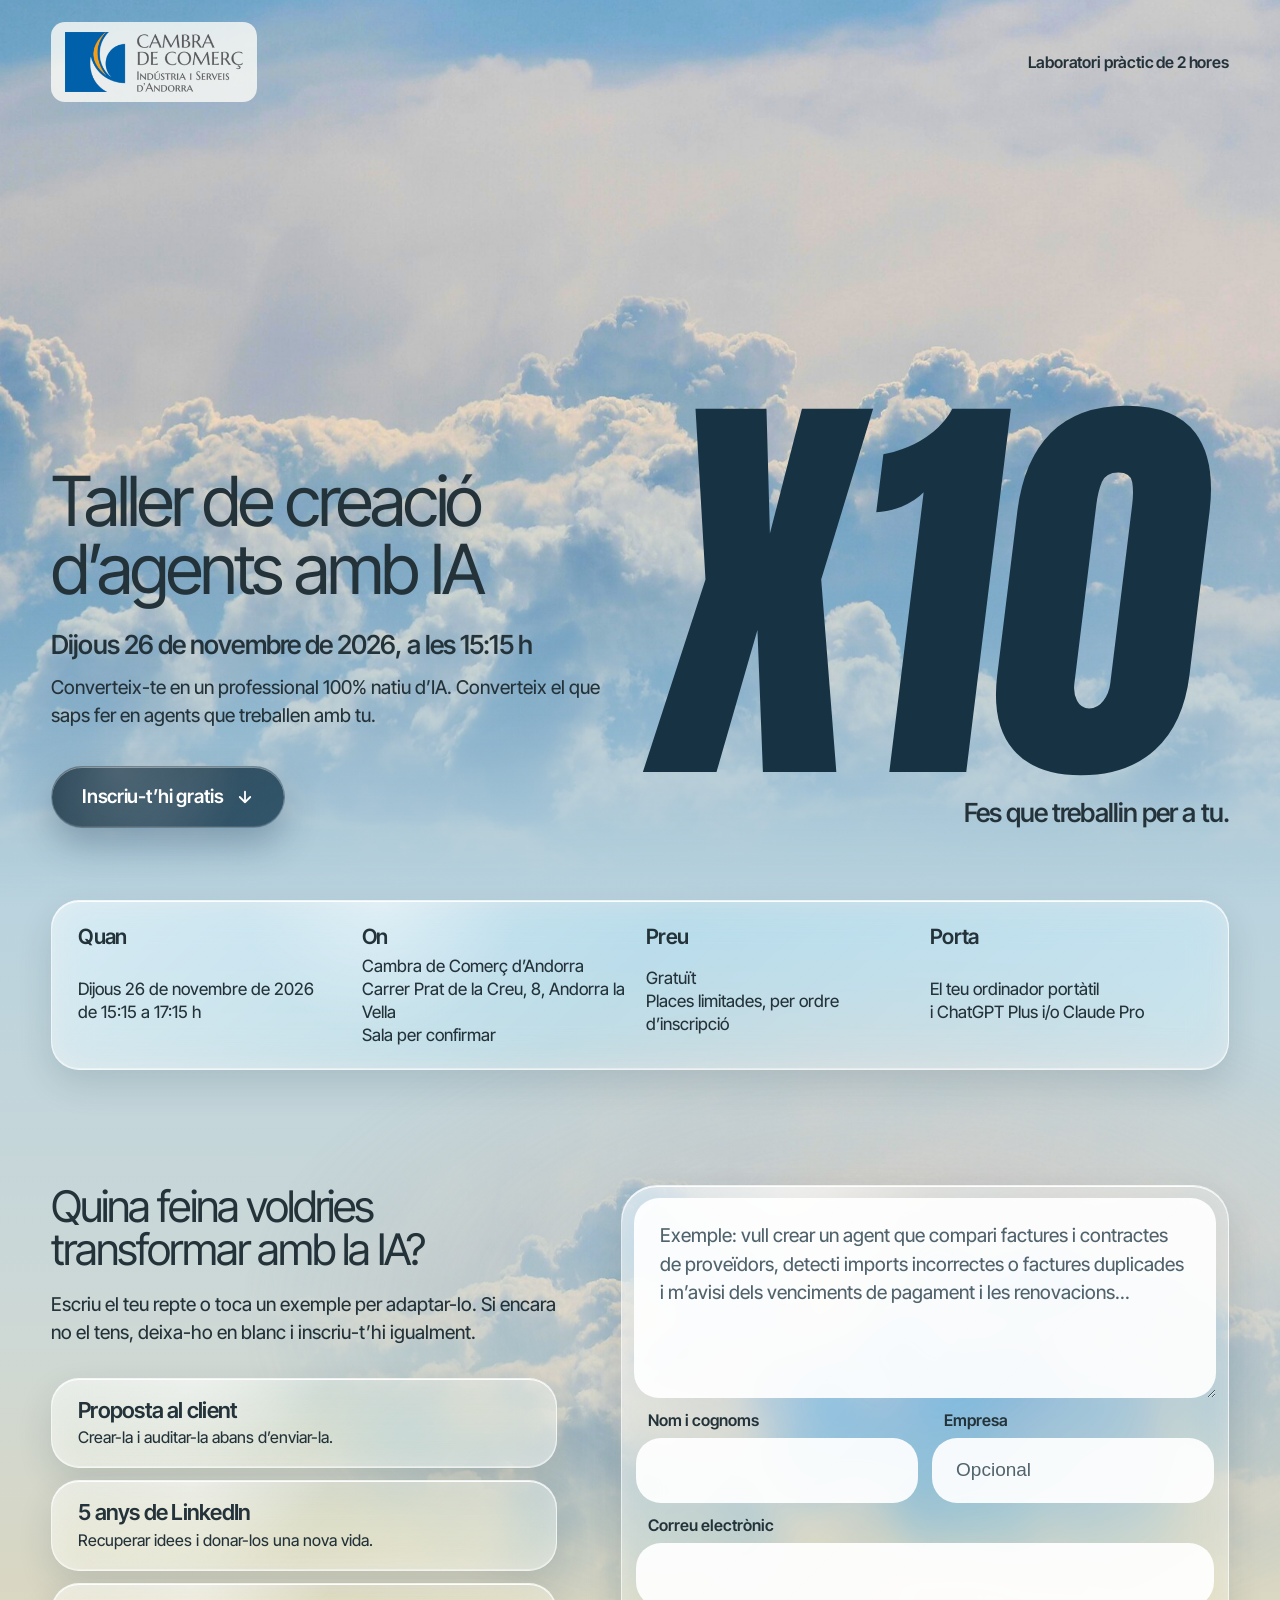
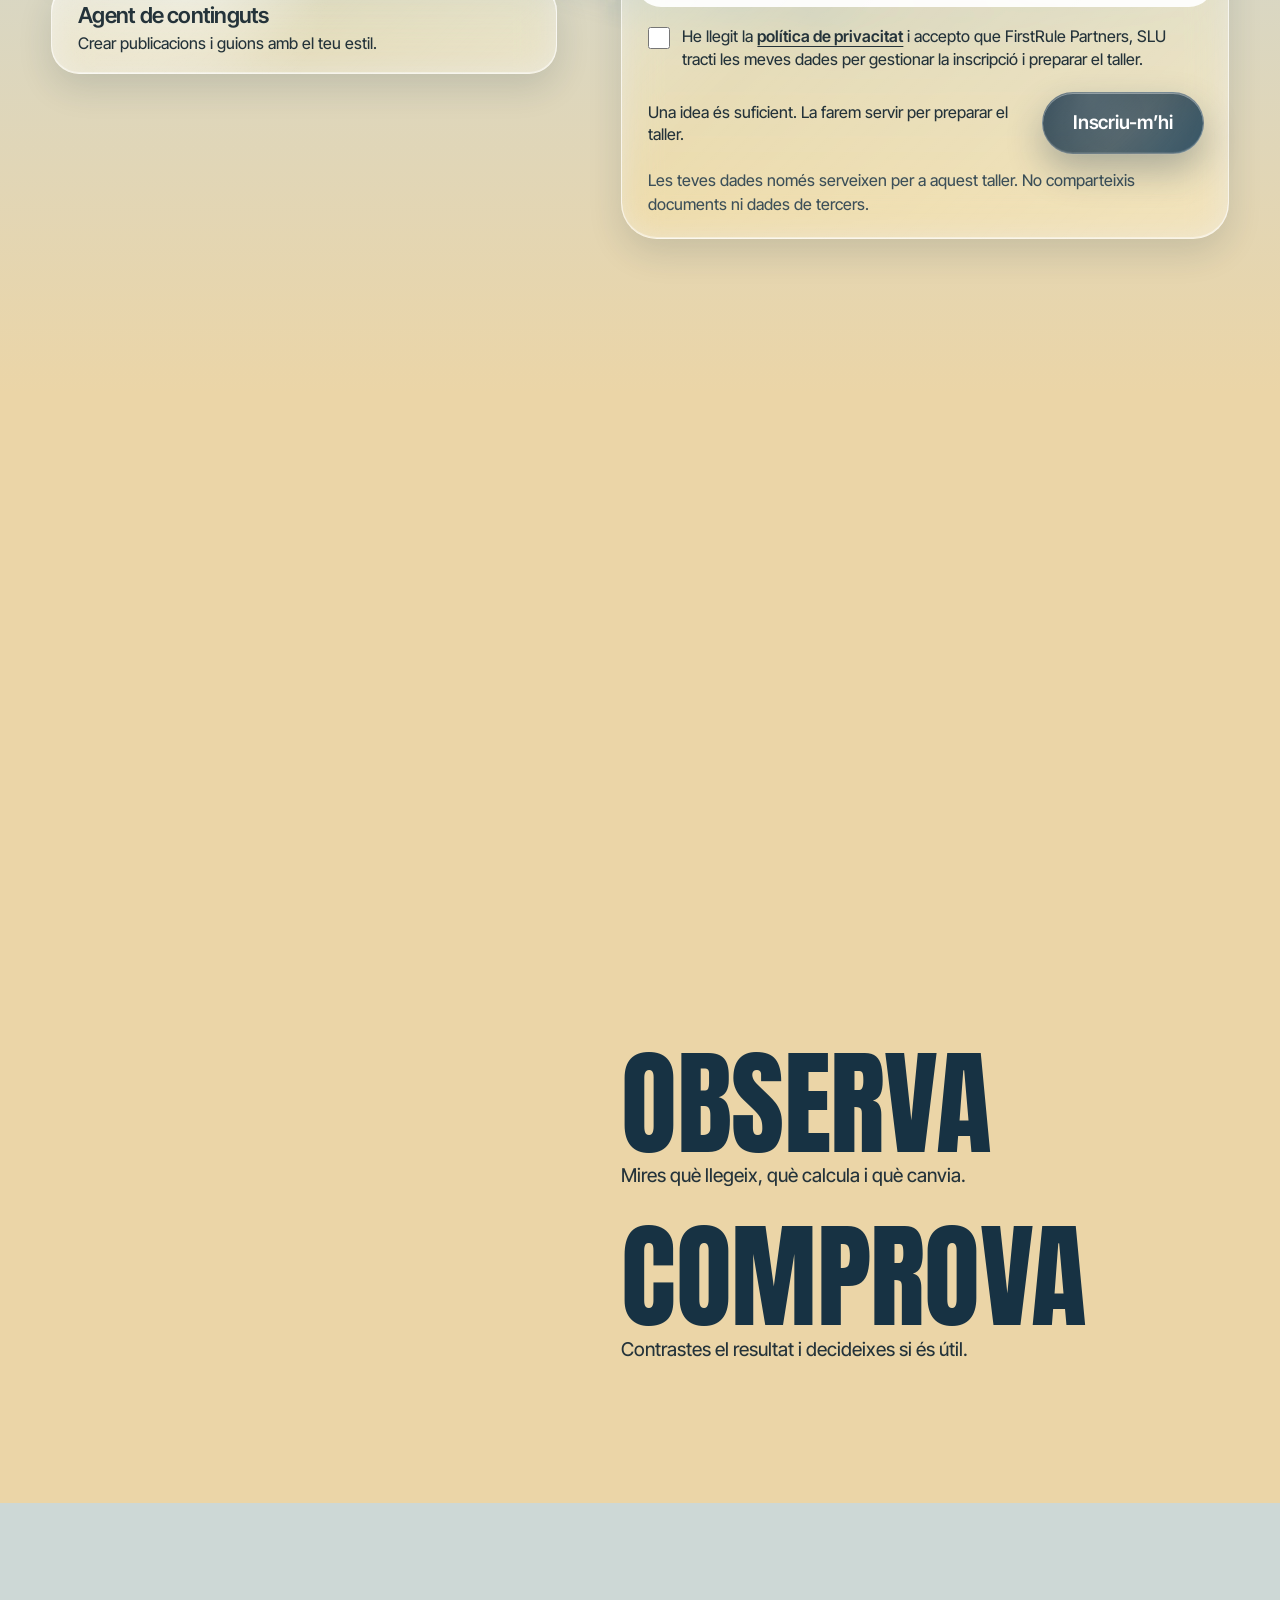
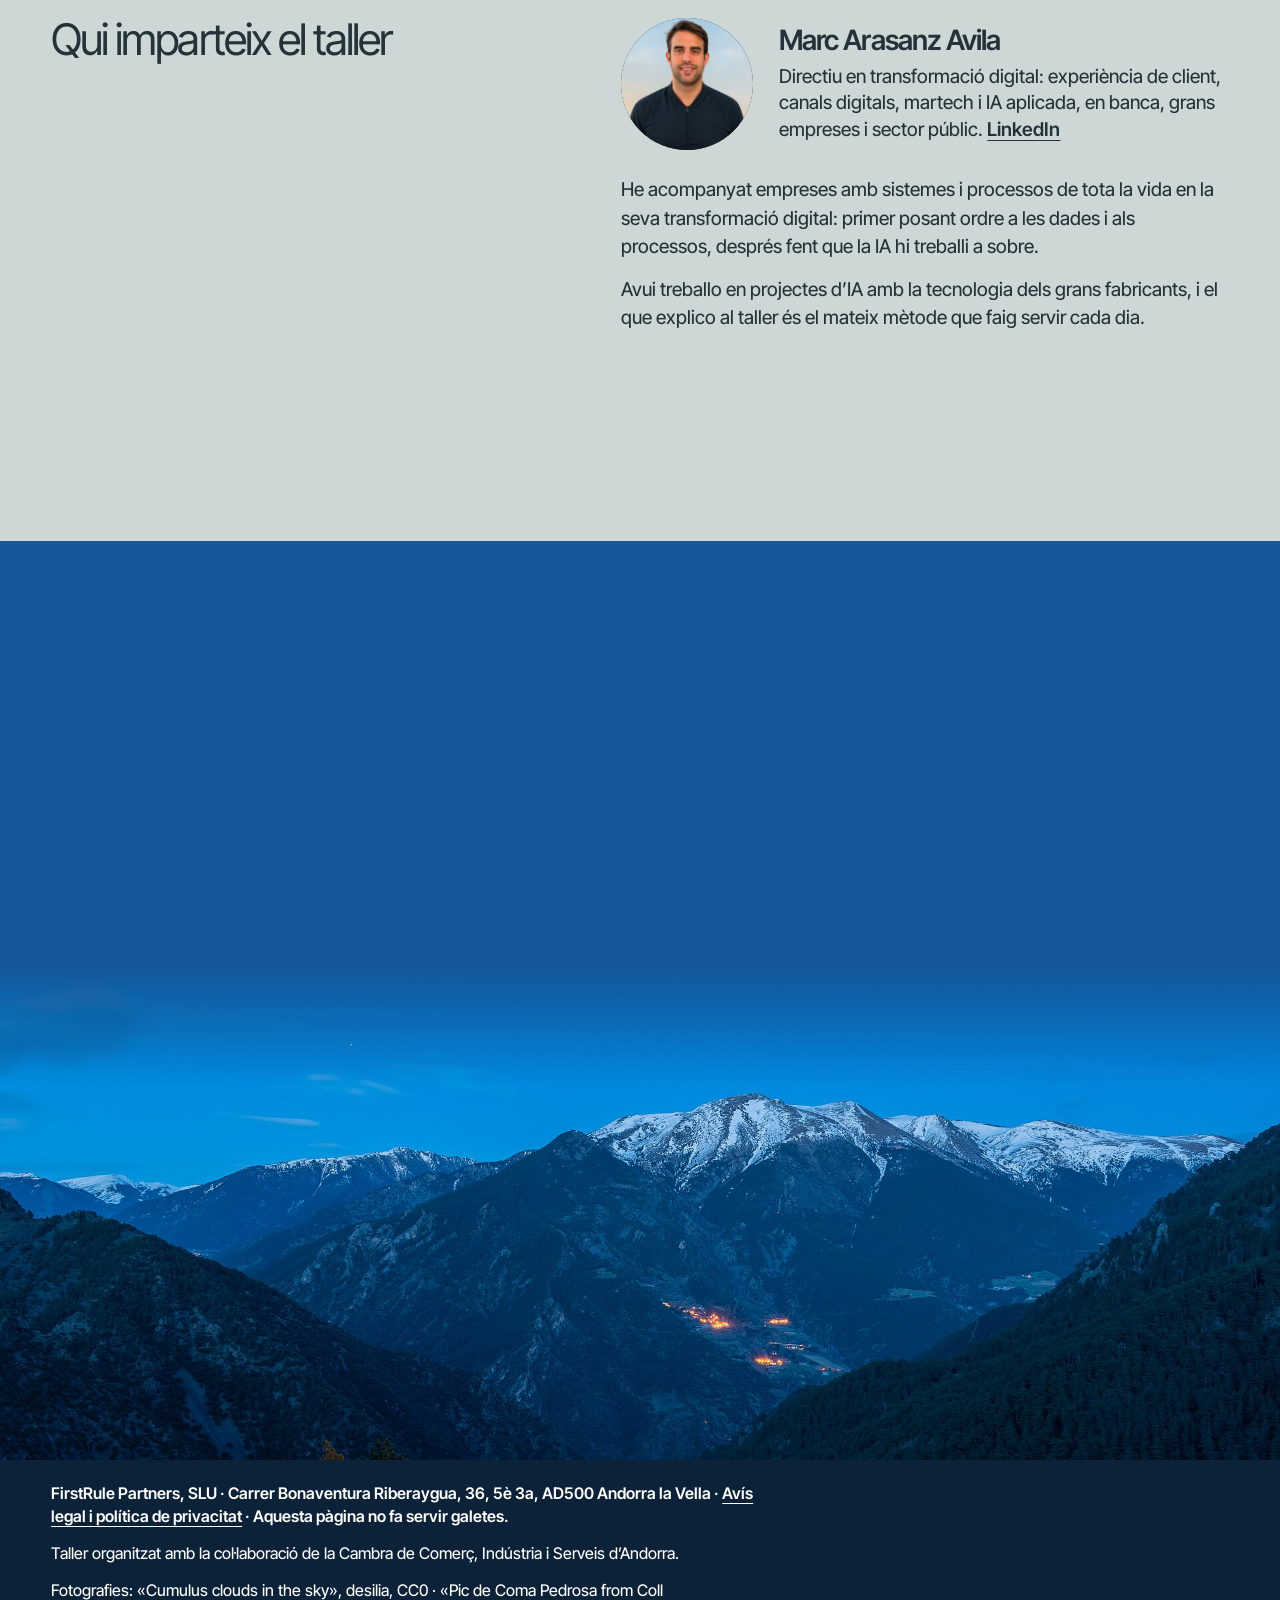
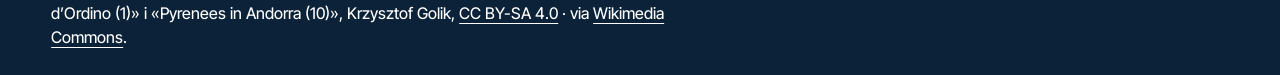
==== index.html @ c7816b14 "🚀 Pàgina del taller de creació d'agents amb IA" ====
<!doctype html>
<html lang="ca">
<head>
<meta charset="utf-8">
<meta name="viewport" content="width=device-width, initial-scale=1">
<title>Taller de creació d’agents amb IA · 26 de novembre</title>
<meta name="description" content="Taller pràctic i gratuït de creació d’agents amb IA. Dijous 26 de novembre de 2026, a les 15:15 h, a la Cambra de Comerç d’Andorra. Places limitades. Inscriu-t’hi i porta el teu repte.">
<link rel="icon" href="assets/favicon.svg" type="image/svg+xml">
<link rel="canonical" href="https://marcarasanz8-lab.github.io/taller-agents-ia/">
<meta property="og:type" content="website">
<meta property="og:locale" content="ca_ES">
<meta property="og:site_name" content="Taller de creació d’agents amb IA">
<meta property="og:title" content="Taller de creació d’agents amb IA · Dijous 26 de novembre, 15:15 h">
<meta property="og:description" content="Dues hores de laboratori pràctic amb Codex, Claude Code i VS Code. Gratuït, places limitades. Inscriu-t’hi i porta el teu repte.">
<meta property="og:url" content="https://marcarasanz8-lab.github.io/taller-agents-ia/">
<meta property="og:image" content="https://marcarasanz8-lab.github.io/taller-agents-ia/assets/img/compartir.jpg">
<meta property="og:image:width" content="1200">
<meta property="og:image:height" content="630">
<meta property="og:image:alt" content="X10. Taller de creació d’agents amb IA. Dijous 26 de novembre de 2026, 15:15 h.">
<meta name="twitter:card" content="summary_large_image">
<meta name="twitter:title" content="Taller de creació d’agents amb IA · 26 de novembre">
<meta name="twitter:description" content="Dues hores de laboratori pràctic. Gratuït, places limitades. Inscriu-t’hi i porta el teu repte.">
<meta name="twitter:image" content="https://marcarasanz8-lab.github.io/taller-agents-ia/assets/img/compartir.jpg">
<link rel="stylesheet" href="assets/comu.css">
<script>document.documentElement.classList.add("js");</script>
<style>
html { scroll-behavior: smooth; }
.sr { position: absolute; width: 1px; height: 1px; overflow: hidden; clip-path: inset(50%); white-space: nowrap; }

/* ---------- El cel: capçalera, informació i inscripció ---------- */
.cel {
  position: relative;
  isolation: isolate;
  overflow: clip;
  background: linear-gradient(180deg, #a3c5e6 0%, var(--sky) 30%, var(--mist) 66%, var(--sand) 100%);
}
.nuvols {
  position: absolute;
  z-index: -1;
  left: -8%;
  right: -8%;
  pointer-events: none;
  background: url("assets/img/cumulus-clouds-in-the-sky.jpg") center 58% / cover no-repeat;
  filter: saturate(1.5) hue-rotate(-9deg) brightness(1.02);
  will-change: transform;
}
.nuvols.dalt {
  top: 0;
  height: min(100svh, 980px);
  -webkit-mask-image: linear-gradient(#000 48%, transparent 100%);
  mask-image: linear-gradient(#000 48%, transparent 100%);
  animation: deriva 80s ease-in-out infinite alternate;
}
.nuvols.baix {
  top: min(100svh, 980px);
  height: 900px;
  opacity: .8;
  background-position: center 78%;
  -webkit-mask-image: radial-gradient(ellipse 58% 52% at 66% 46%, #000 22%, transparent 74%);
  mask-image: radial-gradient(ellipse 58% 52% at 66% 46%, #000 22%, transparent 74%);
  animation: deriva 110s ease-in-out infinite alternate-reverse;
}
@keyframes deriva {
  from { transform: translate3d(-3.5%, 0, 0); }
  to { transform: translate3d(3.5%, 0, 0); }
}

/* ---------- Capçalera ---------- */
.hero {
  min-height: 100svh;
  display: grid;
  grid-template-rows: auto 1fr;
  padding: 0 var(--m);
}
.barra {
  display: flex;
  justify-content: space-between;
  align-items: center;
  gap: 24px;
  padding: 22px 0 0;
  font-size: 1rem;
  font-weight: 600;
  letter-spacing: -.01em;
  line-height: 1.3;
}
.barra p:last-child { text-align: right; }
.logo-cambra {
  display: block;
  width: 206px;
  height: auto;
  padding: 10px 14px;
  border-radius: 14px;
  background: rgba(250, 250, 246, .82);
}
.hero-cos {
  display: grid;
  grid-template-columns: minmax(0, 1fr) auto;
  gap: clamp(24px, 4vw, 72px);
  align-items: end;
  padding: clamp(32px, 6vh, 72px) 0 clamp(44px, 8vh, 92px);
}
.hero h1 { font-size: clamp(2.5rem, 5.4vw, 5.25rem); }
.quan {
  margin-top: clamp(22px, 3vh, 34px);
  font-size: clamp(1.375rem, 2.05vw, 1.875rem);
  font-weight: 550;
  letter-spacing: -.035em;
  line-height: 1.15;
}
.entrada {
  margin-top: 14px;
  max-width: 31em;
  font-size: 1.1875rem;
  line-height: 1.45;
}
.boto {
  display: inline-flex;
  align-items: center;
  justify-content: center;
  gap: 12px;
  min-height: 60px;
  padding: 16px 30px;
  border-radius: 999px;
  font-size: 1.1875rem;
  font-weight: 600;
  letter-spacing: -.015em;
  text-decoration: none;
}
.hero .boto { margin-top: clamp(26px, 4vh, 40px); }
.multiplicador { justify-self: end; text-align: right; }
.lema {
  font-size: clamp(1.375rem, 2.05vw, 1.875rem);
  font-weight: 550;
  letter-spacing: -.035em;
  line-height: 1.15;
  margin-top: .7em;
  position: relative;
  z-index: 1;
}
.x10 {
  display: inline-grid;
  font-size: clamp(13rem, 33vw, 32rem);
  line-height: .88;
  color: var(--deep);
  transform: skewX(-7deg);
  transform-origin: top right;
}
.x10 > span { grid-area: 1 / 1; text-align: right; }
.x10 .mida { visibility: hidden; }

/* ---------- Informació pràctica ---------- */
.dades {
  display: grid;
  grid-template-columns: repeat(4, minmax(0, 1fr));
  gap: 12px;
  margin: 0 var(--m);
  padding: 22px 26px;
  border-radius: 28px;
  list-style: none;
}
.dades li { display: grid; gap: 4px; font-size: 1.0625rem; line-height: 1.35; }
.dades strong { font-size: 1.3125rem; font-weight: 600; letter-spacing: -.03em; }

/* ---------- La pregunta i la inscripció ---------- */
.repte {
  display: grid;
  grid-template-columns: minmax(0, 5fr) minmax(0, 6fr);
  gap: clamp(32px, 5vw, 88px);
  align-items: start;
  padding: clamp(64px, 9vw, 120px) var(--m) clamp(96px, 12vw, 170px);
}
.repte h2 { font-size: clamp(2rem, 3.4vw, 3.125rem); }
.ajuda { margin-top: 20px; font-size: 1.1875rem; }
.exemples { display: grid; gap: 12px; margin-top: 30px; }
.exemple {
  display: grid;
  gap: 3px;
  width: 100%;
  padding: 18px 26px 19px;
  border-radius: 28px;
  text-align: left;
}
.ex-titol { font-size: 1.375rem; font-weight: 600; letter-spacing: -.035em; line-height: 1.2; }
.ex-text { font-size: 1rem; color: var(--ink); line-height: 1.4; }
.exemple[aria-pressed="true"] {
  background: linear-gradient(135deg, rgba(255, 255, 255, .95), rgba(255, 255, 255, .62));
  border-color: #fff;
}
.caixa { border-radius: 36px; padding: 12px; }
.caixa textarea, .caixa input[type="text"], .caixa input[type="email"] {
  display: block;
  width: 100%;
  border: 0;
  border-radius: 25px;
  padding: 18px 24px;
  background: rgba(255, 255, 255, .92);
  color: var(--ink);
  font-size: 1.1875rem;
  line-height: 1.5;
}
.caixa textarea { min-height: 200px; padding: 24px 26px; resize: vertical; }
.caixa ::placeholder { color: #51636c; opacity: 1; }
.caixa [aria-invalid="true"] { box-shadow: inset 0 0 0 2px #7c2d22; }
.camps { display: grid; grid-template-columns: 1fr 1fr; gap: 10px; margin-top: 10px; }
.camps .ample { grid-column: 1 / -1; }
.camps label { display: grid; gap: 6px; padding: 0 2px; font-size: 1rem; font-weight: 600; }
.camps label span { padding-left: 12px; }
.consent {
  display: grid;
  grid-template-columns: auto 1fr;
  gap: 12px;
  align-items: start;
  margin: 18px 14px 4px;
  font-size: 1rem;
  line-height: 1.45;
}
.consent input { width: 22px; height: 22px; margin: 2px 0 0; accent-color: var(--deep); }
.consent a { font-weight: 600; text-underline-offset: 4px; }
.sota {
  display: flex;
  flex-wrap: wrap;
  align-items: center;
  justify-content: space-between;
  gap: 14px 24px;
  padding: 16px 12px 8px 14px;
}
.nota { flex: 1 1 15em; font-size: 1rem; line-height: 1.4; }
.error { flex-basis: 100%; font-size: 1rem; font-weight: 600; color: #7c2d22; }
.privacitat { padding: 6px 14px 10px; font-size: 1rem; color: var(--muted); }
.trampa { position: absolute; left: -9999px; width: 1px; height: 1px; opacity: 0; }
.fet { padding: clamp(28px, 4vw, 48px); }
.fet h3 { font-size: clamp(1.75rem, 2.8vw, 2.5rem); }
.fet p { margin-top: 16px; font-size: 1.1875rem; }
.fet .prova { font-size: 1rem; font-weight: 600; }
.calendaris { display: flex; flex-wrap: wrap; gap: 10px; margin-top: 22px; }
.calendaris .boto { min-height: 52px; padding: 12px 22px; font-size: 1.0625rem; }
.enllac {
  margin-top: 22px;
  padding: 10px 0;
  min-height: 44px;
  border: 0;
  background: none;
  font-weight: 600;
  text-decoration: underline;
  text-underline-offset: 5px;
  cursor: pointer;
}

/* ---------- El dia del taller ---------- */
.serra img { width: 100%; height: auto; }
.dia {
  display: grid;
  grid-template-columns: minmax(0, 5fr) minmax(0, 6fr);
  gap: clamp(32px, 5vw, 88px);
  align-items: start;
  padding: clamp(72px, 9vw, 130px) var(--m) clamp(88px, 11vw, 150px);
  background: var(--sand);
}
.dia h2 { font-size: clamp(2rem, 3.4vw, 3.125rem); }
.dia-text p { margin-top: 20px; max-width: 28em; font-size: 1.1875rem; }
.metode { display: grid; gap: clamp(26px, 3vw, 44px); }
.metode li { display: grid; gap: 10px; }
.metode .gegant { font-size: clamp(4rem, 9vw, 8.75rem); color: var(--deep); }
.metode span:last-child { font-size: 1.1875rem; line-height: 1.35; }

/* ---------- Qui imparteix ---------- */
.qui {
  display: grid;
  grid-template-columns: minmax(0, 5fr) minmax(0, 6fr);
  gap: clamp(32px, 5vw, 88px);
  align-items: start;
  padding: clamp(72px, 9vw, 130px) var(--m);
  background: var(--mist);
}
.qui h2 { font-size: clamp(2rem, 3.4vw, 3.125rem); }
.persona { display: grid; grid-template-columns: 132px minmax(0, 1fr); gap: 26px; align-items: center; }
.retrat {
  width: 132px;
  height: 132px;
  border-radius: 50%;
  object-fit: cover;
  background: var(--deep);
  color: #fff;
  display: grid;
  place-items: center;
  font-family: var(--display);
  font-size: 3.25rem;
  letter-spacing: .02em;
}
.persona strong { display: block; font-size: 1.75rem; font-weight: 600; letter-spacing: -.035em; line-height: 1.1; }
.persona .rol { margin-top: 8px; font-size: 1.1875rem; line-height: 1.4; }
.persona .rol a { font-weight: 600; text-underline-offset: 4px; }
.bio { margin-top: 26px; font-size: 1.1875rem; line-height: 1.5; max-width: 32em; }
.bio + .bio { margin-top: 14px; }
.tecnologies { margin-top: 34px; }
.tecnologies ul { display: flex; flex-wrap: wrap; align-items: center; gap: 24px 28px; }
.tecnologies li { display: flex; align-items: center; justify-content: center; }
.tecnologies img { display: block; object-fit: contain; max-width: 100%; height: auto; }
.logo-salesforce { width: 84px; }
.logo-adobe { width: 44px; }
.logo-sap { width: 74px; }
.logo-microsoft { width: 134px; }
.logo-google { width: 104px; }

/* ---------- Tancament: l'hora blava ---------- */
.tanca { position: relative; background: #14589a; color: #fff; }
.tanca-cos { padding: clamp(72px, 9vw, 130px) var(--m) clamp(8px, 2vw, 24px); }
.lema-final { font-size: clamp(1.8rem, 9.2vw, 10.25rem); line-height: .96; }
.cita { margin-top: clamp(20px, 2.6vw, 36px); font-size: clamp(1.25rem, 1.9vw, 1.75rem); font-weight: 550; letter-spacing: -.03em; line-height: 1.2; }
.tanca-foto {
  width: 100%;
  height: auto;
  -webkit-mask-image: linear-gradient(transparent 0, #000 24%);
  mask-image: linear-gradient(transparent 0, #000 24%);
}
.peu {
  display: grid;
  gap: 14px;
  padding: 22px var(--m) 26px;
  background: #0b2238;
  font-size: 1rem;
  line-height: 1.45;
  color: #fff;
}
.peu p { max-width: 72ch; }
.peu a { text-underline-offset: 4px; }
.peu .legal { font-weight: 600; }

/* ---------- Entrades ---------- */
.js [data-puja] {
  opacity: 0;
  transform: translate3d(0, 26px, 0);
  transition: opacity .7s var(--ease), transform .9s var(--ease);
  transition-delay: calc(var(--d, 0) * 80ms);
}
.js [data-puja].dins { opacity: 1; transform: none; }
.js .x10[data-puja] { transform: skewX(-7deg) translate3d(0, 40px, 0); transition-delay: 240ms; }
.js .x10[data-puja].dins { transform: skewX(-7deg); }

/* ---------- Tauleta i mòbil ---------- */
@media (max-width: 940px) {
  .hero-cos { grid-template-columns: minmax(0, 1fr); align-items: start; align-content: space-between; gap: 36px; }
  .multiplicador { justify-self: start; text-align: left; }
  .x10 { font-size: min(58vw, 25rem); transform-origin: top left; margin-left: .12em; }
  .x10 > span { text-align: left; }
  .repte, .dia, .qui { grid-template-columns: minmax(0, 1fr); }
  .hero h1 { font-size: clamp(2.5rem, 7.6vw, 4.5rem); }
  .repte h2, .dia h2, .qui h2 { font-size: clamp(2rem, 5.2vw, 3.125rem); }
  .dades { grid-template-columns: 1fr 1fr; gap: 18px 16px; }
}
@media (max-width: 560px) {
  .barra p:last-child { max-width: 9em; }
  .barra .extra { display: none; }
  .logo-cambra { width: 164px; }
  .hero h1 { font-size: clamp(2.25rem, 10.6vw, 2.75rem); }
  .boto { width: 100%; }
  .dades { grid-template-columns: 1fr; padding: 20px; }
  .caixa { border-radius: 28px; padding: 8px; }
  .caixa textarea { min-height: 220px; border-radius: 21px; padding: 18px; font-size: 1.125rem; }
  .caixa input[type="text"], .caixa input[type="email"] { border-radius: 21px; padding: 16px 18px; font-size: 1.125rem; }
  .camps { grid-template-columns: 1fr; }
  .sota { padding: 14px 8px 6px; }
  .persona { grid-template-columns: 96px minmax(0, 1fr); gap: 18px; }
  .retrat { width: 96px; height: 96px; font-size: 2.5rem; }
  .calendaris .boto { width: 100%; }
  .serra img { height: 190px; object-fit: cover; }
  .tanca-foto { height: 300px; object-fit: cover; }
}
</style>
</head>
<body>

<div class="cel">
  <div class="nuvols dalt" aria-hidden="true"></div>
  <div class="nuvols baix" aria-hidden="true"></div>

  <div class="hero">
    <header class="barra" data-puja>
      <a href="https://www.ccis.ad/" aria-label="Cambra de Comerç, Indústria i Serveis d’Andorra"><img class="logo-cambra" src="assets/img/ccis-logo-2x.png" width="322" height="109" alt="Cambra de Comerç, Indústria i Serveis d’Andorra"></a>
      <p><span id="compte"></span><span class="extra">Laboratori pràctic de 2 hores</span></p>
    </header>

    <main class="hero-cos" id="inici">
      <div class="hero-text">
        <h1 class="titol" data-puja style="--d:1">Taller de creació d’agents amb IA</h1>
        <p class="quan" data-puja style="--d:2"><time datetime="2026-11-26T15:15:00+01:00">Dijous 26 de novembre de 2026, a les 15:15 h</time></p>
        <p class="entrada" data-puja style="--d:3">Converteix-te en un professional 100% natiu d’IA. Converteix el que saps fer en agents que treballen amb tu.</p>
        <a class="boto vidre fosc" href="#inscripcio" data-puja style="--d:4">Inscriu-t’hi gratis
          <svg width="18" height="18" viewBox="0 0 24 24" fill="none" stroke="currentColor" stroke-width="2.4" stroke-linecap="round" stroke-linejoin="round" aria-hidden="true"><path d="M12 5v14M5 12l7 7 7-7"/></svg>
        </a>
      </div>
      <div class="multiplicador">
        <p class="x10 gegant" data-puja aria-label="X10"><span class="mida" aria-hidden="true">X10</span><span id="x10" aria-hidden="true">X10</span></p>
        <p class="lema" data-puja style="--d:5">Fes que treballin per a tu.</p>
      </div>
    </main>
  </div>

  <ul class="dades vidre" aria-label="Informació pràctica" data-puja>
    <li><strong>Quan</strong><span>Dijous 26 de novembre de 2026<br>de 15:15 a 17:15 h</span></li>
    <li><strong>On</strong><span>Cambra de Comerç d’Andorra<br>Carrer Prat de la Creu, 8, Andorra la Vella<br><span id="sala">Sala per confirmar</span></span></li>
    <li><strong>Preu</strong><span>Gratuït<br>Places limitades, per ordre d’inscripció</span></li>
    <li><strong>Porta</strong><span>El teu ordinador portàtil<br>i ChatGPT Plus i/o Claude Pro</span></li>
  </ul>

  <section class="repte" id="inscripcio" aria-labelledby="pregunta">
    <div class="repte-text">
      <h2 class="titol" id="pregunta" data-puja>Quina feina voldries transformar amb la IA?</h2>
      <p class="ajuda" id="ajuda" data-puja style="--d:1">Escriu el teu repte o toca un exemple per adaptar-lo. Si encara no el tens, deixa-ho en blanc i inscriu-t’hi igualment.</p>
      <ul class="exemples" aria-label="Exemples de reptes">
        <li data-puja style="--d:2"><button type="button" class="exemple vidre" data-exemple="proposta" aria-pressed="false"><span class="ex-titol">Proposta al client</span><span class="ex-text">Crear-la i auditar-la abans d’enviar-la.</span></button></li>
        <li data-puja style="--d:3"><button type="button" class="exemple vidre" data-exemple="linkedin" aria-pressed="false"><span class="ex-titol">5 anys de LinkedIn</span><span class="ex-text">Recuperar idees i donar-los una nova vida.</span></button></li>
        <li data-puja style="--d:4"><button type="button" class="exemple vidre" data-exemple="continguts" aria-pressed="false"><span class="ex-titol">Agent de continguts</span><span class="ex-text">Crear publicacions i guions amb el teu estil.</span></button></li>
      </ul>
    </div>

    <div data-puja style="--d:2">
      <form class="caixa vidre" id="formulari" novalidate>
        <textarea id="camp" name="repte" aria-labelledby="pregunta" aria-describedby="ajuda nota" maxlength="1200"
          placeholder="Exemple: vull crear un agent que compari factures i contractes de proveïdors, detecti imports incorrectes o factures duplicades i m’avisi dels venciments de pagament i les renovacions..."></textarea>
        <div class="camps">
          <label><span>Nom i cognoms</span><input type="text" id="nom" name="nom" autocomplete="name" maxlength="120" required></label>
          <label><span>Empresa</span><input type="text" id="empresa" name="empresa" autocomplete="organization" maxlength="120" placeholder="Opcional"></label>
          <label class="ample"><span>Correu electrònic</span><input type="email" id="correu" name="correu" autocomplete="email" inputmode="email" maxlength="160" required></label>
        </div>
        <label class="trampa" aria-hidden="true">No omplis aquest camp <input type="text" name="web" tabindex="-1" autocomplete="off"></label>
        <label class="consent"><input type="checkbox" id="consentiment" name="consentiment" value="sí" required><span>He llegit la <a href="privacitat.html">política de privacitat</a> i accepto que FirstRule Partners, SLU tracti les meves dades per gestionar la inscripció i preparar el taller.</span></label>
        <div class="sota">
          <p class="nota" id="nota" role="status">Una idea és suficient. La farem servir per preparar el taller.</p>
          <button type="submit" class="boto vidre fosc" id="envia">Inscriu-m’hi</button>
          <p class="error" id="error" role="alert" hidden></p>
        </div>
        <p class="privacitat">Les teves dades només serveixen per a aquest taller. No comparteixis documents ni dades de tercers.</p>
      </form>

      <div class="caixa vidre fet" id="fet" role="status" hidden>
        <h3 class="titol">Inscripció rebuda, <span id="fet-nom">gràcies</span>.</h3>
        <p id="fet-text">El teu repte és el punt de partida. El taller connectarà les vostres idees amb una manera de treballar amb agents d’IA.</p>
        <p id="fet-correu" hidden>T’hem enviat un correu de confirmació a <strong id="fet-adreca"></strong>.</p>
        <p class="prova" id="prova" hidden>Mode de prova: aquesta pàgina encara no envia les respostes.</p>
        <p><strong>Reserva’t la data</strong></p>
        <div class="calendaris">
          <a class="boto vidre" id="cal-google" href="#" target="_blank" rel="noopener">Google Calendar</a>
          <a class="boto vidre" id="cal-outlook" href="#" target="_blank" rel="noopener">Outlook</a>
          <a class="boto vidre" href="assets/taller-agents-ia.ics" download="taller-agents-ia.ics">Apple i altres (.ics)</a>
        </div>
        <button type="button" class="enllac" id="torna">Torna al formulari</button>
      </div>
    </div>
  </section>
</div>

<figure class="serra" data-puja>
  <img src="assets/img/pic-de-coma-pedrosa-from-coll-d.jpg" width="1920" height="560" loading="lazy" decoding="async"
    alt="El pic de Comapedrosa nevat sota un cel blau, vist des del coll d’Ordino, a Andorra.">
</figure>

<section class="dia" aria-labelledby="dia-titol">
  <div class="dia-text">
    <h2 class="titol" id="dia-titol" data-puja>Dues hores de laboratori pràctic.</h2>
    <p data-puja style="--d:1">Amb Codex (ChatGPT), Claude Code (Claude) i VS Code. Les explicacions arriben mentre practiquem. Porta el teu ordinador.</p>
  </div>
  <ol class="metode">
    <li data-puja style="--d:1"><span class="gegant">Fes-ho</span><span>Dones un encàrrec de feina a un agent.</span></li>
    <li data-puja style="--d:2"><span class="gegant">Observa</span><span>Mires què llegeix, què calcula i què canvia.</span></li>
    <li data-puja style="--d:3"><span class="gegant">Comprova</span><span>Contrastes el resultat i decideixes si és útil.</span></li>
  </ol>
</section>

<section class="qui" aria-labelledby="qui-titol">
  <div>
    <h2 class="titol" id="qui-titol" data-puja>Qui imparteix el taller</h2>
  </div>
  <div>
    <div class="persona" data-puja>
      <img class="retrat" src="assets/img/retrat-invitacio-v1.png" width="132" height="132" alt="Marc Arasanz Avila" onerror="this.replaceWith(Object.assign(document.createElement('span'),{className:'retrat',textContent:'MA',ariaHidden:'true'}))">
      <div>
        <strong>Marc Arasanz Avila</strong>
        <p class="rol">Directiu en transformació digital: experiència de client, canals digitals, martech i IA aplicada, en banca, grans empreses i sector públic. <a href="https://www.linkedin.com/in/marc-arasanz-avila-53448bb1/" target="_blank" rel="noopener">LinkedIn</a></p>
      </div>
    </div>
    <p class="bio" data-puja style="--d:1">He acompanyat empreses amb sistemes i processos de tota la vida en la seva transformació digital: primer posant ordre a les dades i als processos, després fent que la IA hi treballi a sobre.</p>
    <p class="bio" data-puja style="--d:2">Avui treballo en projectes d’IA amb la tecnologia dels grans fabricants, i el que explico al taller és el mateix mètode que faig servir cada dia.</p>
    <div class="tecnologies" data-puja style="--d:3">
      <ul aria-label="Tecnologies amb què treballa">
        <li><img class="logo-salesforce" src="assets/logos/salesforce.svg" alt="Salesforce" loading="lazy" decoding="async"></li>
        <li><img class="logo-adobe" src="assets/logos/adobe.svg" alt="Adobe" loading="lazy" decoding="async"></li>
        <li><img class="logo-sap" src="assets/logos/sap.svg" alt="SAP" loading="lazy" decoding="async"></li>
        <li><img class="logo-microsoft" src="assets/logos/microsoft.png" alt="Microsoft" loading="lazy" decoding="async"></li>
        <li><img class="logo-google" src="assets/logos/google.svg" alt="Google" loading="lazy" decoding="async"></li>
      </ul>
    </div>
  </div>
</section>

<footer class="tanca">
  <div class="tanca-cos">
    <h2 class="gegant lema-final" data-puja>Tu marques l’objectiu.<br>Tu valides el resultat.</h2>
    <p class="cita" data-puja style="--d:1">Ens veiem dijous 26 de novembre, a les 15:15 h.</p>
  </div>
  <img class="tanca-foto" src="assets/img/pyrenees-in-andorra-10.jpg" width="1920" height="737" loading="lazy" decoding="async"
    alt="Els Pirineus d’Andorra a l’hora blava, amb els llums d’un poble encesos a la vall.">
  <div class="peu">
    <p class="legal">FirstRule Partners, SLU · Carrer Bonaventura Riberaygua, 36, 5è 3a, AD500 Andorra la Vella · <a href="privacitat.html">Avís legal i política de privacitat</a> · Aquesta pàgina no fa servir galetes.</p>
    <p>Taller organitzat amb la col·laboració de la Cambra de Comerç, Indústria i Serveis d’Andorra.</p>
    <p>Fotografies: «Cumulus clouds in the sky», desilia, CC0 · «Pic de Coma Pedrosa from Coll d’Ordino (1)» i «Pyrenees in Andorra (10)», Krzysztof Golik, <a href="https://creativecommons.org/licenses/by-sa/4.0/deed.ca">CC BY-SA 4.0</a> · via <a href="https://commons.wikimedia.org/">Wikimedia Commons</a>.</p>
  </div>
</footer>

<script>
(() => {
  /* ============================================================
     ON S'ENVIEN LES INSCRIPCIONS
     url: l'adreça de l'aplicació web de Google Apps Script
          (vegeu publicacio/GUIA-PUBLICACIO.md). Buida = mode de prova.
     ============================================================ */
  const ENVIAMENT = { url: "" };

  /* L'esdeveniment, per als botons de calendari */
  const TALLER = {
    titol: "Taller de creació d’agents amb IA",
    inici: "2026-11-26T15:15:00+01:00",
    fi: "2026-11-26T17:15:00+01:00",
    lloc: "Cambra de Comerç, Indústria i Serveis d’Andorra, Carrer Prat de la Creu, 8, AD500 Andorra la Vella",
    detall: "Laboratori pràctic de 2 hores amb Codex (ChatGPT), Claude Code (Claude) i VS Code. Porta el teu ordinador portàtil i ChatGPT Plus i/o Claude Pro. Sala per confirmar."
  };

  /* Textos dels tres exemples (es poden canviar aquí) */
  const EXEMPLES = {
    proposta: "Exemple: vull crear un agent que prepari una proposta per a un client a partir de les seves necessitats i auditi imports, abast i compromisos abans d’enviar-la...",
    linkedin: "Exemple: vull crear un agent que analitzi cinc anys de les nostres publicacions de LinkedIn, identifiqui el contingut que va funcionar millor i prepari noves versions amb l’estil i els visuals actuals...",
    continguts: "Exemple: vull crear un agent que aprengui el meu estil a partir de continguts anteriors, transformi idees i notes d’àudio en publicacions i guions, i em prepari esborranys per revisar abans de publicar..."
  };
  const NOTA_INICIAL = "Una idea és suficient. La farem servir per preparar el taller.";

  const $ = (s) => document.querySelector(s);
  const calma = window.matchMedia("(prefers-reduced-motion: reduce)");
  const ratoli = window.matchMedia("(hover: hover) and (pointer: fine)");

  /* Entrades: cada peça puja quan entra a la pantalla */
  const peces = document.querySelectorAll("[data-puja]");
  if ("IntersectionObserver" in window) {
    const ull = new IntersectionObserver((entrades) => {
      entrades.forEach((e) => { if (e.isIntersecting) { e.target.classList.add("dins"); ull.unobserve(e.target); } });
    }, { rootMargin: "0px 0px -8% 0px" });
    peces.forEach((p) => ull.observe(p));
  } else {
    peces.forEach((p) => p.classList.add("dins"));
  }

  /* X10: el multiplicador puja de X1 a X10 */
  const x10 = $("#x10");
  function compta() {
    if (calma.matches) return;
    const inici = performance.now();
    const durada = 1100;
    (function pas(ara) {
      const t = Math.min(1, (ara - inici) / durada);
      const n = Math.max(1, Math.round((1 - Math.pow(1 - t, 3)) * 10));
      x10.textContent = "X" + n;
      if (t < 1) requestAnimationFrame(pas);
    })(inici);
  }
  (document.fonts && document.fonts.ready ? document.fonts.ready : Promise.resolve()).then(() => setTimeout(compta, 380));

  /* Vidre líquid: la lluentor segueix el cursor */
  document.querySelectorAll("button.vidre, a.vidre").forEach((el) => {
    el.addEventListener("pointermove", (ev) => {
      if (calma.matches || !ratoli.matches) return;
      const c = el.getBoundingClientRect();
      el.style.setProperty("--gx", ((ev.clientX - c.left) / c.width * 100) + "%");
      el.style.setProperty("--gy", ((ev.clientY - c.top) / c.height * 100) + "%");
    });
    el.addEventListener("pointerleave", () => { el.style.removeProperty("--gx"); el.style.removeProperty("--gy"); });
  });

  /* Compte enrere fins al taller */
  const avui = new Date();
  const falten = new Date(TALLER.inici) > avui
    ? Math.round((new Date(2026, 10, 26) - new Date(avui.getFullYear(), avui.getMonth(), avui.getDate())) / 86400000)
    : -1;
  const compte = $("#compte");
  if (falten > 1) compte.textContent = "Falten " + falten + " dies";
  else if (falten === 1) compte.textContent = "És demà";
  else if (falten === 0) compte.textContent = "És avui";
  if (compte.textContent) document.querySelector(".barra .extra").textContent = " · laboratori pràctic de 2 hores";

  /* Botons de calendari */
  const utc = (iso) => new Date(iso).toISOString().replace(/[-:]|\.\d{3}/g, "");
  const local = (iso) => iso.slice(0, 19);
  $("#cal-google").href = "https://calendar.google.com/calendar/render?action=TEMPLATE"
    + "&text=" + encodeURIComponent(TALLER.titol)
    + "&dates=" + utc(TALLER.inici) + "/" + utc(TALLER.fi)
    + "&details=" + encodeURIComponent(TALLER.detall)
    + "&location=" + encodeURIComponent(TALLER.lloc)
    + "&ctz=Europe%2FAndorra";
  $("#cal-outlook").href = "https://outlook.office.com/calendar/0/action/compose?rru=addevent"
    + "&subject=" + encodeURIComponent(TALLER.titol)
    + "&startdt=" + local(TALLER.inici) + "&enddt=" + local(TALLER.fi)
    + "&body=" + encodeURIComponent(TALLER.detall)
    + "&location=" + encodeURIComponent(TALLER.lloc);

  /* El formulari: exemples que s'escriuen sols, validació i enviament */
  const formulari = $("#formulari");
  const camp = $("#camp");
  const nota = $("#nota");
  const error = $("#error");
  const fet = $("#fet");
  const botons = document.querySelectorAll("[data-exemple]");
  let origen = "buit";      // "buit" | "exemple" | "propi"
  let rellotge = 0;

  function marca(clau) {
    botons.forEach((b) => b.setAttribute("aria-pressed", String(b.dataset.exemple === clau)));
  }
  function mostraError(text, element) {
    error.textContent = text; error.hidden = false;
    if (element) { element.setAttribute("aria-invalid", "true"); element.focus(); }
  }
  function amagaError() {
    error.hidden = true;
    formulari.querySelectorAll("[aria-invalid]").forEach((el) => el.removeAttribute("aria-invalid"));
  }
  function escriu(text) {
    clearInterval(rellotge);
    const acaba = () => { camp.value = text; camp.focus(); camp.setSelectionRange(text.length, text.length); };
    if (calma.matches) { acaba(); return; }
    let i = 0;
    const salt = Math.max(2, Math.round(text.length / 42));
    camp.value = "";
    rellotge = setInterval(() => {
      i += salt;
      camp.value = text.slice(0, i);
      if (i >= text.length) { clearInterval(rellotge); acaba(); }
    }, 16);
  }
  botons.forEach((b) => b.addEventListener("click", () => {
    if (origen === "propi" && camp.value.trim()) {
      nota.textContent = "El teu text es conserva. Buida el camp si vols començar amb un exemple.";
      camp.focus();
      return;
    }
    origen = "exemple";
    marca(b.dataset.exemple);
    amagaError();
    nota.textContent = "Exemple preparat. Adapta’l a la teva feina.";
    escriu(EXEMPLES[b.dataset.exemple]);
  }));
  camp.addEventListener("input", () => {
    clearInterval(rellotge);
    if (camp.value.trim()) { origen = "propi"; nota.textContent = "El teu repte, amb les teves paraules."; }
    else { origen = "buit"; marca(null); nota.textContent = NOTA_INICIAL; }
  });
  formulari.querySelectorAll("input").forEach((el) => el.addEventListener("input", () => el.removeAttribute("aria-invalid")));

  async function envia(dades) {
    if (!ENVIAMENT.url) return { estat: "prova" };
    const r = await fetch(ENVIAMENT.url, { method: "POST", body: new URLSearchParams(dades) });
    if (!r.ok) throw new Error("enviament");
    let resposta = {};
    try { resposta = await r.json(); } catch (e) { /* resposta sense JSON: la donem per bona */ }
    if (resposta.estat === "error") throw new Error(resposta.missatge || "enviament");
    return { estat: "enviat", correu: resposta.correu === true };
  }

  formulari.addEventListener("submit", async (ev) => {
    ev.preventDefault();
    clearInterval(rellotge);
    amagaError();
    const nom = $("#nom").value.trim();
    const correu = $("#correu").value.trim();
    const consent = $("#consentiment");
    if (!nom) return mostraError("Escriu el teu nom per inscriure’t.", $("#nom"));
    if (!/^[^\s@]+@[^\s@]+\.[^\s@]{2,}$/.test(correu)) return mostraError("Escriu un correu electrònic vàlid: hi enviarem la confirmació.", $("#correu"));
    if (!consent.checked) return mostraError("Per inscriure’t cal acceptar la política de privacitat.", consent);
    const dades = {
      nom, correu,
      empresa: $("#empresa").value.trim(),
      repte: camp.value.trim(),
      consentiment: "sí",
      enviat: new Date().toISOString(),
      origen: location.hostname || "local",
      web: formulari.querySelector("[name=web]").value
    };
    const boto = $("#envia");
    boto.disabled = true;
    const etiqueta = boto.textContent;
    boto.textContent = "Enviant…";
    try {
      const resultat = await envia(dades);
      $("#fet-nom").textContent = nom.split(/\s+/)[0];
      $("#fet-text").textContent = dades.repte
        ? "El teu repte és el punt de partida. El taller connectarà les vostres idees amb una manera de treballar amb agents d’IA."
        : "Et guardem la plaça. Si abans del taller se t’acut un repte, porta’l pensat: hi treballarem.";
      $("#prova").hidden = resultat.estat !== "prova";
      $("#fet-correu").hidden = !(resultat.estat === "enviat" && resultat.correu);
      $("#fet-adreca").textContent = correu;
      formulari.hidden = true; fet.hidden = false;
      fet.scrollIntoView({ block: "start", behavior: calma.matches ? "auto" : "smooth" });
    } catch (e) {
      mostraError("No s’ha pogut enviar la inscripció. Comprova la connexió i torna-ho a provar.");
    } finally {
      boto.disabled = false;
      boto.textContent = etiqueta;
    }
  });
  $("#torna").addEventListener("click", () => { fet.hidden = true; formulari.hidden = false; $("#nom").focus(); });
})();
</script>
</body>
</html>
---- assets/comu.css ----
/* ============================================================
   Estil comú · Taller de creació d'agents amb IA
   Fonts de llicència oberta (SIL OFL), servides des d'aquesta carpeta:
   - Inter Tight: titulars i text (pes regular, espaiat ajustat, com els titulars d'Air)
   - Anton: paraules gegants comprimides (com les majúscules d'Air)
   ============================================================ */

@font-face {
  font-family: "Inter Tight";
  src: url("fonts/inter-tight-latin-var.woff2") format("woff2");
  font-weight: 300 700;
  font-style: normal;
  font-display: swap;
}
@font-face {
  font-family: "Anton";
  src: url("fonts/anton-latin.woff2") format("woff2");
  font-weight: 400;
  font-style: normal;
  font-display: swap;
}

:root {
  /* Paleta aprovada a la conversa amb Codex (referència Air) */
  --sky: #abcfe4;
  --mist: #cdd8d6;
  --sand: #ebd5a7;
  --ink: #24333a;
  --deep: #173243;
  --paper: #fafaf6;
  --muted: #3d5059;
  --dusk: #0f2f4d;
  --focus: #0b4f7a;

  --text: "Inter Tight", "Helvetica Neue", Arial, sans-serif;
  --display: "Anton", "Arial Narrow", Impact, sans-serif;

  --m: clamp(20px, 4vw, 56px);
  --ease: cubic-bezier(.2, .8, .2, 1);
  --spring: cubic-bezier(.34, 1.56, .64, 1);
}

*, *::before, *::after { box-sizing: border-box; }
html { -webkit-text-size-adjust: 100%; text-size-adjust: 100%; }
body {
  margin: 0;
  font-family: var(--text);
  font-weight: 450;
  font-size: 1.125rem;
  line-height: 1.5;
  color: var(--ink);
  background: var(--sand);
  -webkit-font-smoothing: antialiased;
  text-rendering: optimizeLegibility;
}
h1, h2, h3, p, ul, ol, figure { margin: 0; }
ul, ol { padding: 0; list-style: none; }
img { display: block; max-width: 100%; }
button, textarea { font: inherit; color: inherit; }
a { color: inherit; }
[hidden] { display: none !important; }
:focus-visible { outline: 3px solid var(--focus); outline-offset: 4px; }
::selection { background: var(--deep); color: #fff; }

/* Titulars: pes regular i espaiat molt ajustat */
.titol {
  font-family: var(--text);
  font-weight: 400;
  letter-spacing: -.045em;
  line-height: .98;
  text-wrap: balance;
}
/* Paraules gegants comprimides */
.gegant {
  font-family: var(--display);
  font-weight: 400;
  text-transform: uppercase;
  line-height: .86;
  letter-spacing: -.005em;
}

/* ---------- Vidre líquid ---------- */
.vidre {
  position: relative;
  isolation: isolate;
  border: 1px solid rgba(255, 255, 255, .66);
  background: linear-gradient(135deg, rgba(255, 255, 255, .5), rgba(255, 255, 255, .16) 48%, rgba(255, 255, 255, .32));
  -webkit-backdrop-filter: blur(18px) saturate(1.7);
  backdrop-filter: blur(18px) saturate(1.7);
  box-shadow:
    inset 0 1px 0 rgba(255, 255, 255, .95),
    inset 0 -1px 0 rgba(255, 255, 255, .42),
    inset 0 0 24px rgba(255, 255, 255, .2),
    0 14px 34px rgba(23, 50, 67, .14);
}
.vidre::before {
  content: "";
  position: absolute;
  inset: 0;
  z-index: -1;
  border-radius: inherit;
  pointer-events: none;
  background: radial-gradient(220px circle at var(--gx, 28%) var(--gy, 0%), rgba(255, 255, 255, .8), rgba(255, 255, 255, 0) 62%);
  opacity: .5;
  transition: opacity .25s ease;
}
@supports not ((backdrop-filter: blur(1px)) or (-webkit-backdrop-filter: blur(1px))) {
  .vidre { background: rgba(250, 250, 246, .86); }
}

button.vidre, a.vidre {
  cursor: pointer;
  transition: transform .35s var(--spring), box-shadow .25s ease;
  -webkit-tap-highlight-color: transparent;
}
@media (hover: hover) and (pointer: fine) {
  button.vidre:hover, a.vidre:hover {
    transform: translateY(-2px) scale(1.012);
    box-shadow:
      inset 0 1px 0 #fff,
      inset 0 -1px 0 rgba(255, 255, 255, .5),
      inset 0 0 24px rgba(255, 255, 255, .28),
      0 20px 44px rgba(23, 50, 67, .2);
  }
  button.vidre:hover::before, a.vidre:hover::before { opacity: 1; }
}
button.vidre:active, a.vidre:active { transform: scale(.975); transition-duration: .08s; }

/* Vidre tintat: l'acció principal */
.vidre.fosc {
  color: #fff;
  border-color: rgba(255, 255, 255, .3);
  background: linear-gradient(135deg, rgba(23, 50, 67, .94), rgba(23, 50, 67, .8) 55%, rgba(36, 72, 94, .9));
  box-shadow:
    inset 0 1px 0 rgba(255, 255, 255, .38),
    inset 0 -1px 0 rgba(255, 255, 255, .1),
    0 16px 36px rgba(15, 47, 77, .3);
}
.vidre.fosc::before {
  background: radial-gradient(200px circle at var(--gx, 28%) var(--gy, 0%), rgba(255, 255, 255, .34), rgba(255, 255, 255, 0) 62%);
}

@media (prefers-reduced-motion: reduce) {
  *, *::before, *::after {
    animation-duration: .01ms !important;
    animation-iteration-count: 1 !important;
    transition-duration: .01ms !important;
    scroll-behavior: auto !important;
  }
}
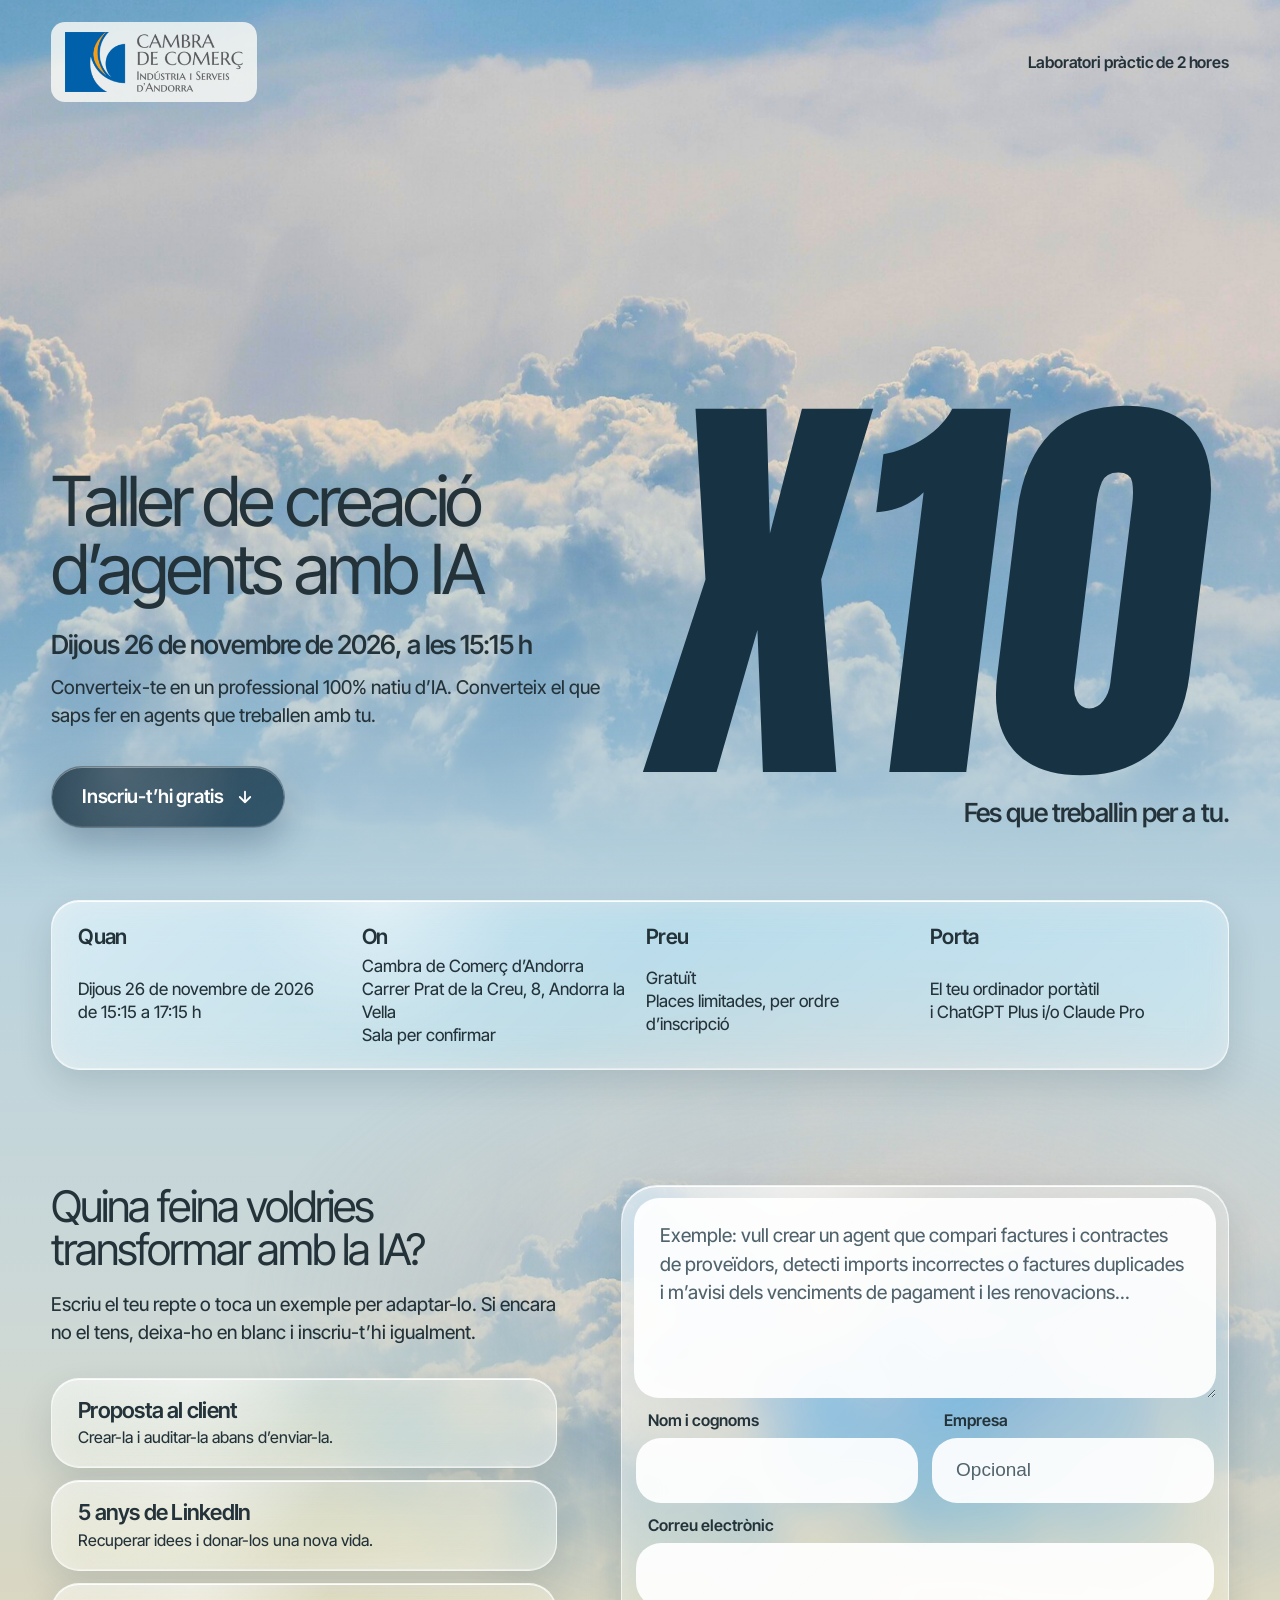
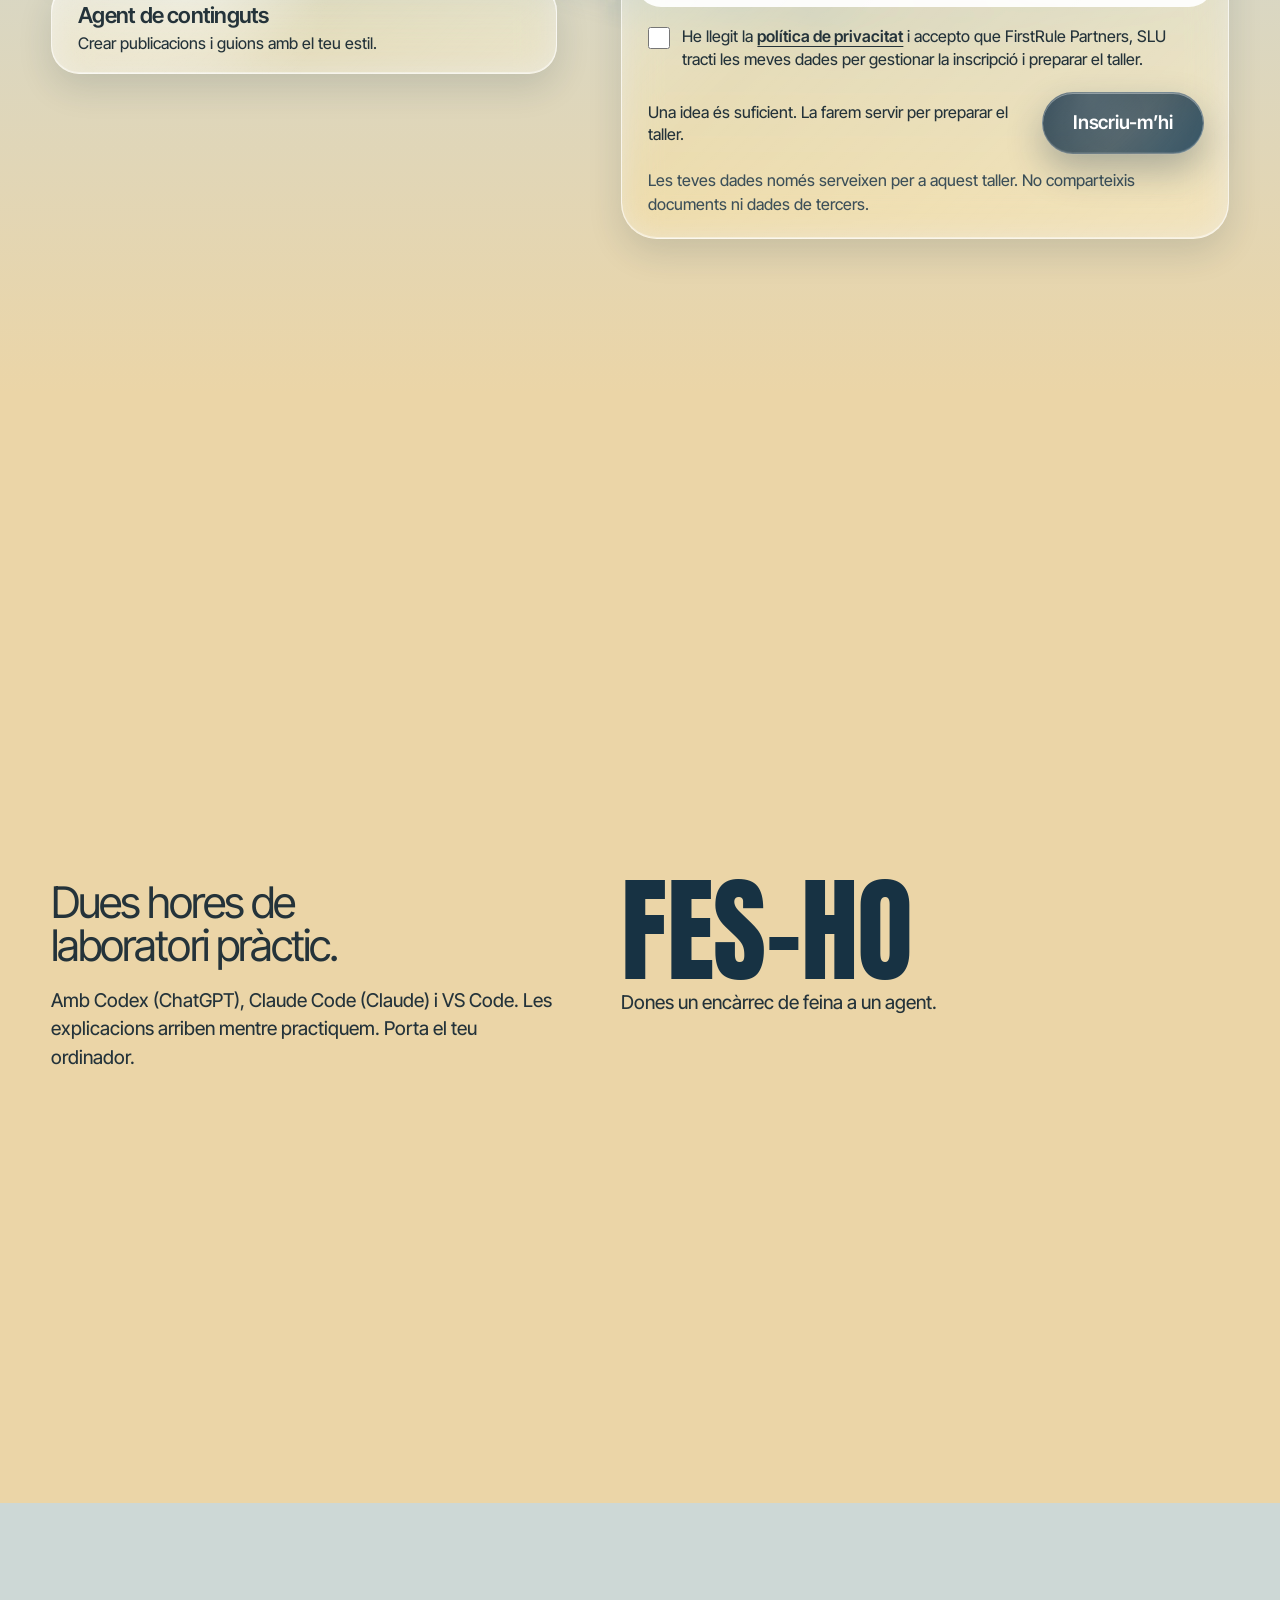
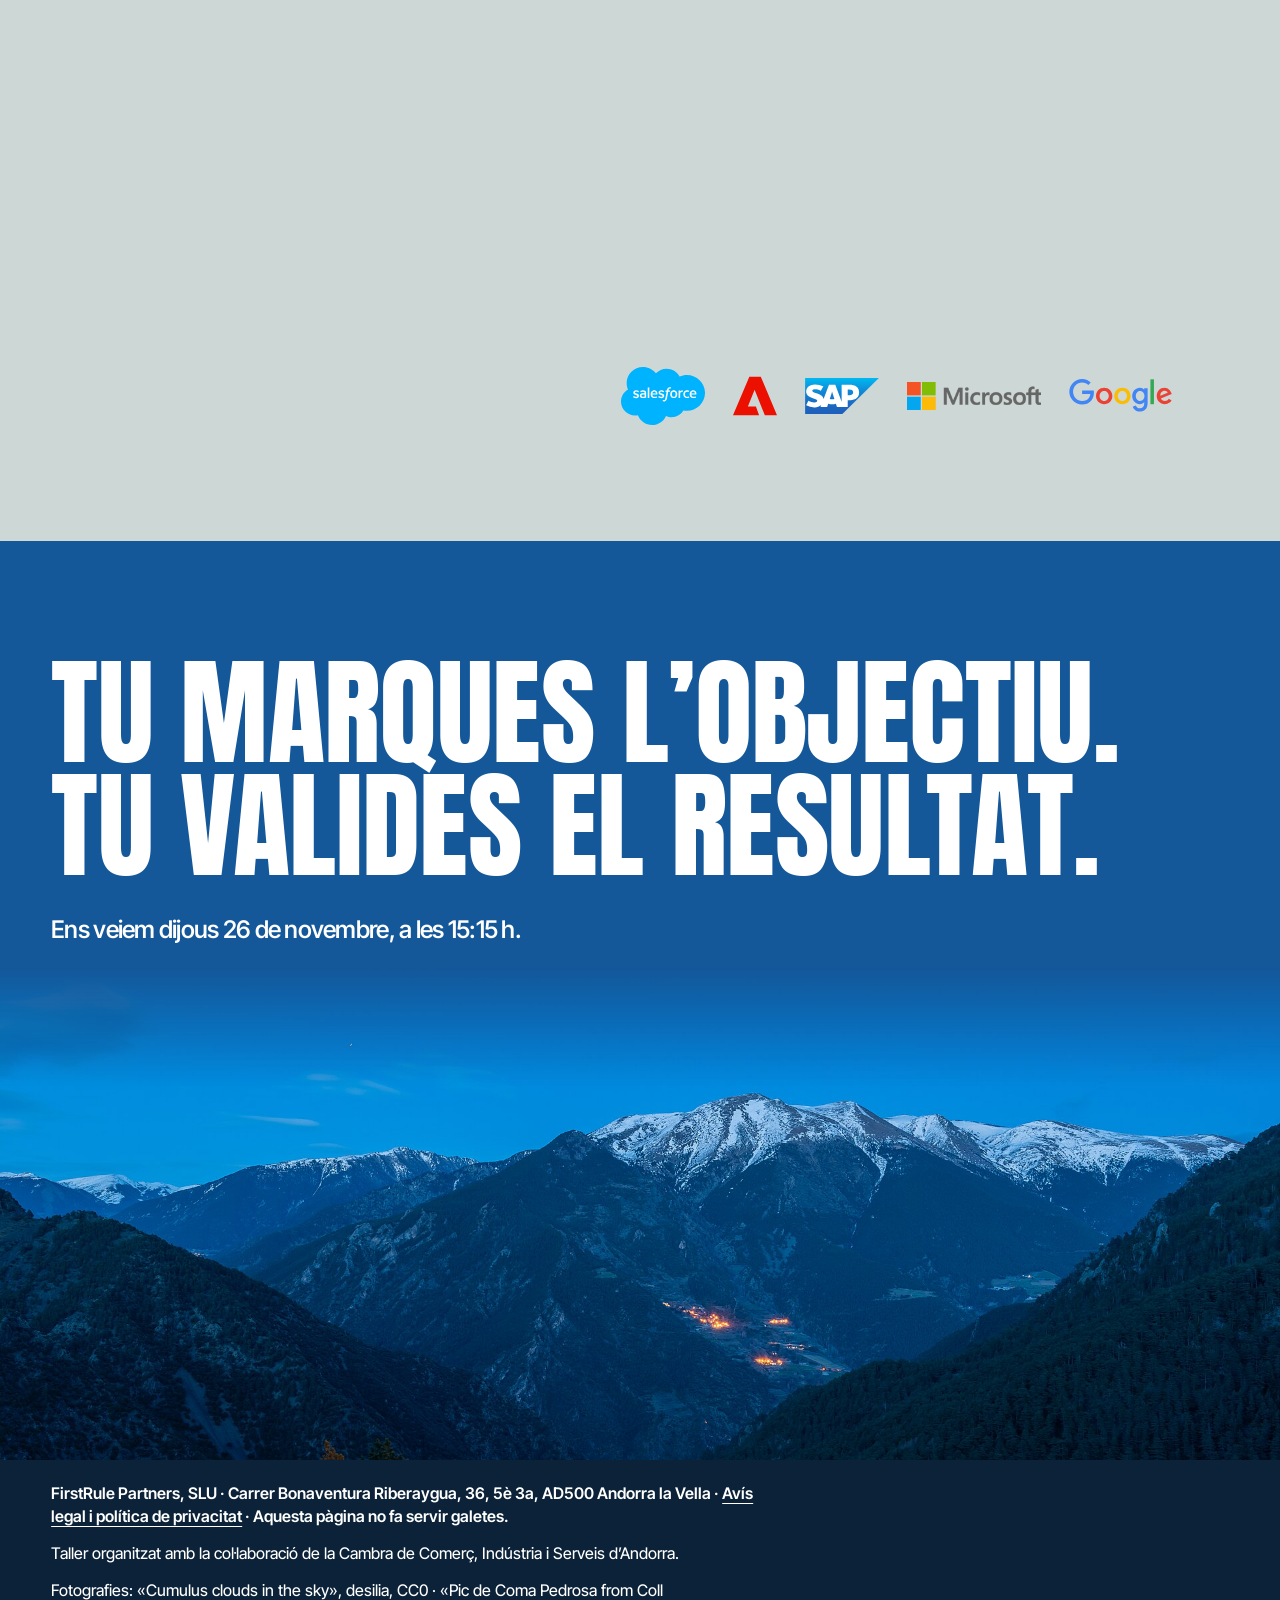
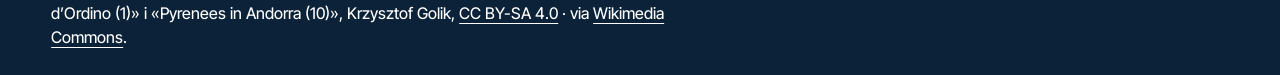
==== commit 32300bed: "Connecta les inscripcions amb Google Sheets i valida la confirmació" ====
--- a/index.html
+++ b/index.html
@@ -514,7 +514,7 @@
      url: l'adreça de l'aplicació web de Google Apps Script
           (vegeu publicacio/GUIA-PUBLICACIO.md). Buida = mode de prova.
      ============================================================ */
-  const ENVIAMENT = { url: "" };
+  const ENVIAMENT = { url: "https://script.google.com/macros/s/AKfycbz4R0W1HMwFS-vE3ljpIpYNXJay0pXgQvUJ1VEl7yzaQvrp7yz1spE3oijwNPxCsMev/exec" };
 
   /* L'esdeveniment, per als botons de calendari */
   const TALLER = {
@@ -657,9 +657,10 @@
     if (!ENVIAMENT.url) return { estat: "prova" };
     const r = await fetch(ENVIAMENT.url, { method: "POST", body: new URLSearchParams(dades) });
     if (!r.ok) throw new Error("enviament");
-    let resposta = {};
-    try { resposta = await r.json(); } catch (e) { /* resposta sense JSON: la donem per bona */ }
-    if (resposta.estat === "error") throw new Error(resposta.missatge || "enviament");
+    const resposta = await r.json();
+    if (!resposta || resposta.estat !== "ok" || resposta.spam === true) {
+      throw new Error((resposta && resposta.missatge) || "enviament");
+    }
     return { estat: "enviat", correu: resposta.correu === true };
   }
 
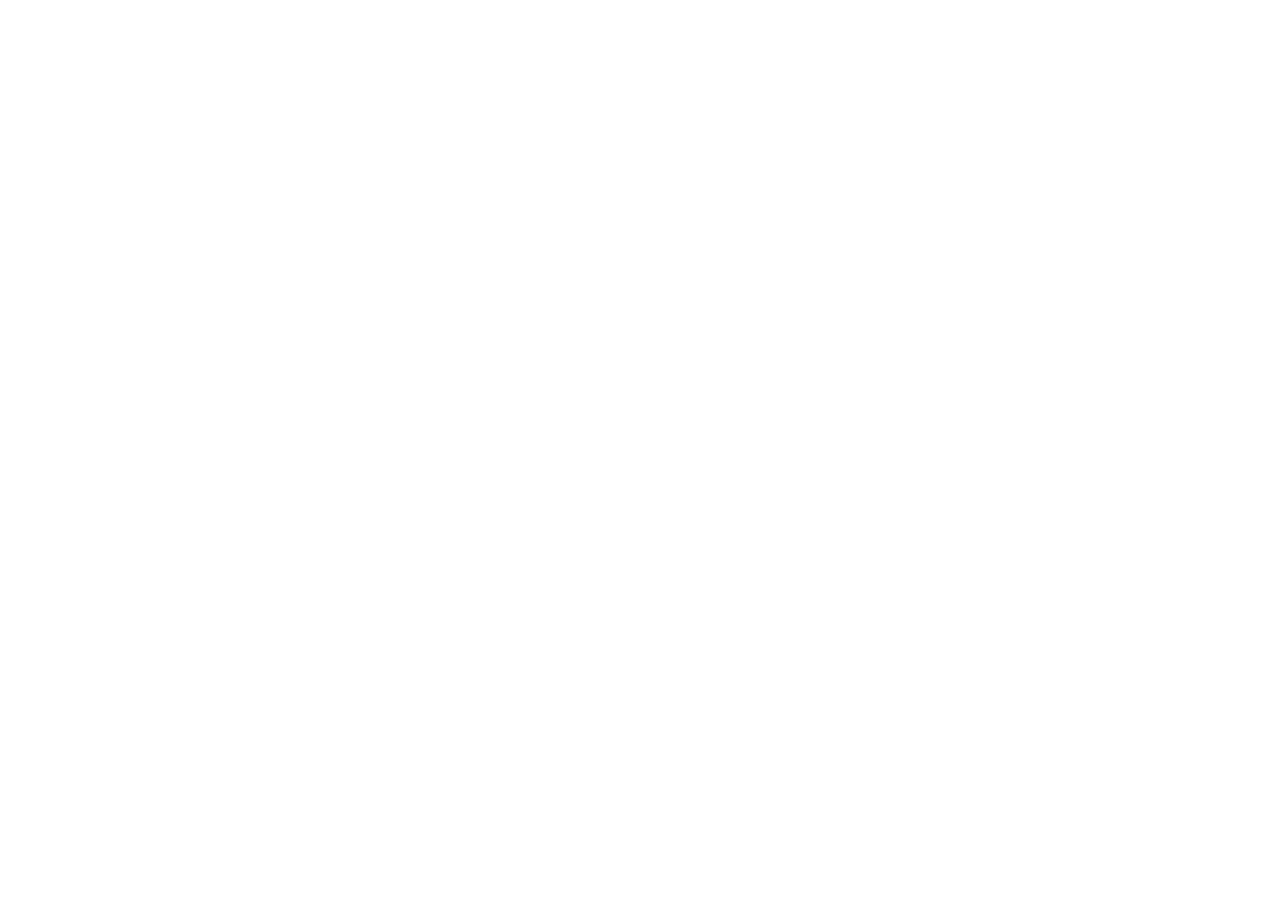
==== commit 5d9d6dcb: "Redirigeix la landing al domini propi a Cloudflare" ====
--- a/index.html
+++ b/index.html
@@ -2,711 +2,12 @@
 <html lang="ca">
 <head>
 <meta charset="utf-8">
-<meta name="viewport" content="width=device-width, initial-scale=1">
-<title>Taller de creació d’agents amb IA · 26 de novembre</title>
-<meta name="description" content="Taller pràctic i gratuït de creació d’agents amb IA. Dijous 26 de novembre de 2026, a les 15:15 h, a la Cambra de Comerç d’Andorra. Places limitades. Inscriu-t’hi i porta el teu repte.">
-<link rel="icon" href="assets/favicon.svg" type="image/svg+xml">
-<link rel="canonical" href="https://marcarasanz8-lab.github.io/taller-agents-ia/">
-<meta property="og:type" content="website">
-<meta property="og:locale" content="ca_ES">
-<meta property="og:site_name" content="Taller de creació d’agents amb IA">
-<meta property="og:title" content="Taller de creació d’agents amb IA · Dijous 26 de novembre, 15:15 h">
-<meta property="og:description" content="Dues hores de laboratori pràctic amb Codex, Claude Code i VS Code. Gratuït, places limitades. Inscriu-t’hi i porta el teu repte.">
-<meta property="og:url" content="https://marcarasanz8-lab.github.io/taller-agents-ia/">
-<meta property="og:image" content="https://marcarasanz8-lab.github.io/taller-agents-ia/assets/img/compartir.jpg">
-<meta property="og:image:width" content="1200">
-<meta property="og:image:height" content="630">
-<meta property="og:image:alt" content="X10. Taller de creació d’agents amb IA. Dijous 26 de novembre de 2026, 15:15 h.">
-<meta name="twitter:card" content="summary_large_image">
-<meta name="twitter:title" content="Taller de creació d’agents amb IA · 26 de novembre">
-<meta name="twitter:description" content="Dues hores de laboratori pràctic. Gratuït, places limitades. Inscriu-t’hi i porta el teu repte.">
-<meta name="twitter:image" content="https://marcarasanz8-lab.github.io/taller-agents-ia/assets/img/compartir.jpg">
-<link rel="stylesheet" href="assets/comu.css">
-<script>document.documentElement.classList.add("js");</script>
-<style>
-html { scroll-behavior: smooth; }
-.sr { position: absolute; width: 1px; height: 1px; overflow: hidden; clip-path: inset(50%); white-space: nowrap; }
-
-/* ---------- El cel: capçalera, informació i inscripció ---------- */
-.cel {
-  position: relative;
-  isolation: isolate;
-  overflow: clip;
-  background: linear-gradient(180deg, #a3c5e6 0%, var(--sky) 30%, var(--mist) 66%, var(--sand) 100%);
-}
-.nuvols {
-  position: absolute;
-  z-index: -1;
-  left: -8%;
-  right: -8%;
-  pointer-events: none;
-  background: url("assets/img/cumulus-clouds-in-the-sky.jpg") center 58% / cover no-repeat;
-  filter: saturate(1.5) hue-rotate(-9deg) brightness(1.02);
-  will-change: transform;
-}
-.nuvols.dalt {
-  top: 0;
-  height: min(100svh, 980px);
-  -webkit-mask-image: linear-gradient(#000 48%, transparent 100%);
-  mask-image: linear-gradient(#000 48%, transparent 100%);
-  animation: deriva 80s ease-in-out infinite alternate;
-}
-.nuvols.baix {
-  top: min(100svh, 980px);
-  height: 900px;
-  opacity: .8;
-  background-position: center 78%;
-  -webkit-mask-image: radial-gradient(ellipse 58% 52% at 66% 46%, #000 22%, transparent 74%);
-  mask-image: radial-gradient(ellipse 58% 52% at 66% 46%, #000 22%, transparent 74%);
-  animation: deriva 110s ease-in-out infinite alternate-reverse;
-}
-@keyframes deriva {
-  from { transform: translate3d(-3.5%, 0, 0); }
-  to { transform: translate3d(3.5%, 0, 0); }
-}
-
-/* ---------- Capçalera ---------- */
-.hero {
-  min-height: 100svh;
-  display: grid;
-  grid-template-rows: auto 1fr;
-  padding: 0 var(--m);
-}
-.barra {
-  display: flex;
-  justify-content: space-between;
-  align-items: center;
-  gap: 24px;
-  padding: 22px 0 0;
-  font-size: 1rem;
-  font-weight: 600;
-  letter-spacing: -.01em;
-  line-height: 1.3;
-}
-.barra p:last-child { text-align: right; }
-.logo-cambra {
-  display: block;
-  width: 206px;
-  height: auto;
-  padding: 10px 14px;
-  border-radius: 14px;
-  background: rgba(250, 250, 246, .82);
-}
-.hero-cos {
-  display: grid;
-  grid-template-columns: minmax(0, 1fr) auto;
-  gap: clamp(24px, 4vw, 72px);
-  align-items: end;
-  padding: clamp(32px, 6vh, 72px) 0 clamp(44px, 8vh, 92px);
-}
-.hero h1 { font-size: clamp(2.5rem, 5.4vw, 5.25rem); }
-.quan {
-  margin-top: clamp(22px, 3vh, 34px);
-  font-size: clamp(1.375rem, 2.05vw, 1.875rem);
-  font-weight: 550;
-  letter-spacing: -.035em;
-  line-height: 1.15;
-}
-.entrada {
-  margin-top: 14px;
-  max-width: 31em;
-  font-size: 1.1875rem;
-  line-height: 1.45;
-}
-.boto {
-  display: inline-flex;
-  align-items: center;
-  justify-content: center;
-  gap: 12px;
-  min-height: 60px;
-  padding: 16px 30px;
-  border-radius: 999px;
-  font-size: 1.1875rem;
-  font-weight: 600;
-  letter-spacing: -.015em;
-  text-decoration: none;
-}
-.hero .boto { margin-top: clamp(26px, 4vh, 40px); }
-.multiplicador { justify-self: end; text-align: right; }
-.lema {
-  font-size: clamp(1.375rem, 2.05vw, 1.875rem);
-  font-weight: 550;
-  letter-spacing: -.035em;
-  line-height: 1.15;
-  margin-top: .7em;
-  position: relative;
-  z-index: 1;
-}
-.x10 {
-  display: inline-grid;
-  font-size: clamp(13rem, 33vw, 32rem);
-  line-height: .88;
-  color: var(--deep);
-  transform: skewX(-7deg);
-  transform-origin: top right;
-}
-.x10 > span { grid-area: 1 / 1; text-align: right; }
-.x10 .mida { visibility: hidden; }
-
-/* ---------- Informació pràctica ---------- */
-.dades {
-  display: grid;
-  grid-template-columns: repeat(4, minmax(0, 1fr));
-  gap: 12px;
-  margin: 0 var(--m);
-  padding: 22px 26px;
-  border-radius: 28px;
-  list-style: none;
-}
-.dades li { display: grid; gap: 4px; font-size: 1.0625rem; line-height: 1.35; }
-.dades strong { font-size: 1.3125rem; font-weight: 600; letter-spacing: -.03em; }
-
-/* ---------- La pregunta i la inscripció ---------- */
-.repte {
-  display: grid;
-  grid-template-columns: minmax(0, 5fr) minmax(0, 6fr);
-  gap: clamp(32px, 5vw, 88px);
-  align-items: start;
-  padding: clamp(64px, 9vw, 120px) var(--m) clamp(96px, 12vw, 170px);
-}
-.repte h2 { font-size: clamp(2rem, 3.4vw, 3.125rem); }
-.ajuda { margin-top: 20px; font-size: 1.1875rem; }
-.exemples { display: grid; gap: 12px; margin-top: 30px; }
-.exemple {
-  display: grid;
-  gap: 3px;
-  width: 100%;
-  padding: 18px 26px 19px;
-  border-radius: 28px;
-  text-align: left;
-}
-.ex-titol { font-size: 1.375rem; font-weight: 600; letter-spacing: -.035em; line-height: 1.2; }
-.ex-text { font-size: 1rem; color: var(--ink); line-height: 1.4; }
-.exemple[aria-pressed="true"] {
-  background: linear-gradient(135deg, rgba(255, 255, 255, .95), rgba(255, 255, 255, .62));
-  border-color: #fff;
-}
-.caixa { border-radius: 36px; padding: 12px; }
-.caixa textarea, .caixa input[type="text"], .caixa input[type="email"] {
-  display: block;
-  width: 100%;
-  border: 0;
-  border-radius: 25px;
-  padding: 18px 24px;
-  background: rgba(255, 255, 255, .92);
-  color: var(--ink);
-  font-size: 1.1875rem;
-  line-height: 1.5;
-}
-.caixa textarea { min-height: 200px; padding: 24px 26px; resize: vertical; }
-.caixa ::placeholder { color: #51636c; opacity: 1; }
-.caixa [aria-invalid="true"] { box-shadow: inset 0 0 0 2px #7c2d22; }
-.camps { display: grid; grid-template-columns: 1fr 1fr; gap: 10px; margin-top: 10px; }
-.camps .ample { grid-column: 1 / -1; }
-.camps label { display: grid; gap: 6px; padding: 0 2px; font-size: 1rem; font-weight: 600; }
-.camps label span { padding-left: 12px; }
-.consent {
-  display: grid;
-  grid-template-columns: auto 1fr;
-  gap: 12px;
-  align-items: start;
-  margin: 18px 14px 4px;
-  font-size: 1rem;
-  line-height: 1.45;
-}
-.consent input { width: 22px; height: 22px; margin: 2px 0 0; accent-color: var(--deep); }
-.consent a { font-weight: 600; text-underline-offset: 4px; }
-.sota {
-  display: flex;
-  flex-wrap: wrap;
-  align-items: center;
-  justify-content: space-between;
-  gap: 14px 24px;
-  padding: 16px 12px 8px 14px;
-}
-.nota { flex: 1 1 15em; font-size: 1rem; line-height: 1.4; }
-.error { flex-basis: 100%; font-size: 1rem; font-weight: 600; color: #7c2d22; }
-.privacitat { padding: 6px 14px 10px; font-size: 1rem; color: var(--muted); }
-.trampa { position: absolute; left: -9999px; width: 1px; height: 1px; opacity: 0; }
-.fet { padding: clamp(28px, 4vw, 48px); }
-.fet h3 { font-size: clamp(1.75rem, 2.8vw, 2.5rem); }
-.fet p { margin-top: 16px; font-size: 1.1875rem; }
-.fet .prova { font-size: 1rem; font-weight: 600; }
-.calendaris { display: flex; flex-wrap: wrap; gap: 10px; margin-top: 22px; }
-.calendaris .boto { min-height: 52px; padding: 12px 22px; font-size: 1.0625rem; }
-.enllac {
-  margin-top: 22px;
-  padding: 10px 0;
-  min-height: 44px;
-  border: 0;
-  background: none;
-  font-weight: 600;
-  text-decoration: underline;
-  text-underline-offset: 5px;
-  cursor: pointer;
-}
-
-/* ---------- El dia del taller ---------- */
-.serra img { width: 100%; height: auto; }
-.dia {
-  display: grid;
-  grid-template-columns: minmax(0, 5fr) minmax(0, 6fr);
-  gap: clamp(32px, 5vw, 88px);
-  align-items: start;
-  padding: clamp(72px, 9vw, 130px) var(--m) clamp(88px, 11vw, 150px);
-  background: var(--sand);
-}
-.dia h2 { font-size: clamp(2rem, 3.4vw, 3.125rem); }
-.dia-text p { margin-top: 20px; max-width: 28em; font-size: 1.1875rem; }
-.metode { display: grid; gap: clamp(26px, 3vw, 44px); }
-.metode li { display: grid; gap: 10px; }
-.metode .gegant { font-size: clamp(4rem, 9vw, 8.75rem); color: var(--deep); }
-.metode span:last-child { font-size: 1.1875rem; line-height: 1.35; }
-
-/* ---------- Qui imparteix ---------- */
-.qui {
-  display: grid;
-  grid-template-columns: minmax(0, 5fr) minmax(0, 6fr);
-  gap: clamp(32px, 5vw, 88px);
-  align-items: start;
-  padding: clamp(72px, 9vw, 130px) var(--m);
-  background: var(--mist);
-}
-.qui h2 { font-size: clamp(2rem, 3.4vw, 3.125rem); }
-.persona { display: grid; grid-template-columns: 132px minmax(0, 1fr); gap: 26px; align-items: center; }
-.retrat {
-  width: 132px;
-  height: 132px;
-  border-radius: 50%;
-  object-fit: cover;
-  background: var(--deep);
-  color: #fff;
-  display: grid;
-  place-items: center;
-  font-family: var(--display);
-  font-size: 3.25rem;
-  letter-spacing: .02em;
-}
-.persona strong { display: block; font-size: 1.75rem; font-weight: 600; letter-spacing: -.035em; line-height: 1.1; }
-.persona .rol { margin-top: 8px; font-size: 1.1875rem; line-height: 1.4; }
-.persona .rol a { font-weight: 600; text-underline-offset: 4px; }
-.bio { margin-top: 26px; font-size: 1.1875rem; line-height: 1.5; max-width: 32em; }
-.bio + .bio { margin-top: 14px; }
-.tecnologies { margin-top: 34px; }
-.tecnologies ul { display: flex; flex-wrap: wrap; align-items: center; gap: 24px 28px; }
-.tecnologies li { display: flex; align-items: center; justify-content: center; }
-.tecnologies img { display: block; object-fit: contain; max-width: 100%; height: auto; }
-.logo-salesforce { width: 84px; }
-.logo-adobe { width: 44px; }
-.logo-sap { width: 74px; }
-.logo-microsoft { width: 134px; }
-.logo-google { width: 104px; }
-
-/* ---------- Tancament: l'hora blava ---------- */
-.tanca { position: relative; background: #14589a; color: #fff; }
-.tanca-cos { padding: clamp(72px, 9vw, 130px) var(--m) clamp(8px, 2vw, 24px); }
-.lema-final { font-size: clamp(1.8rem, 9.2vw, 10.25rem); line-height: .96; }
-.cita { margin-top: clamp(20px, 2.6vw, 36px); font-size: clamp(1.25rem, 1.9vw, 1.75rem); font-weight: 550; letter-spacing: -.03em; line-height: 1.2; }
-.tanca-foto {
-  width: 100%;
-  height: auto;
-  -webkit-mask-image: linear-gradient(transparent 0, #000 24%);
-  mask-image: linear-gradient(transparent 0, #000 24%);
-}
-.peu {
-  display: grid;
-  gap: 14px;
-  padding: 22px var(--m) 26px;
-  background: #0b2238;
-  font-size: 1rem;
-  line-height: 1.45;
-  color: #fff;
-}
-.peu p { max-width: 72ch; }
-.peu a { text-underline-offset: 4px; }
-.peu .legal { font-weight: 600; }
-
-/* ---------- Entrades ---------- */
-.js [data-puja] {
-  opacity: 0;
-  transform: translate3d(0, 26px, 0);
-  transition: opacity .7s var(--ease), transform .9s var(--ease);
-  transition-delay: calc(var(--d, 0) * 80ms);
-}
-.js [data-puja].dins { opacity: 1; transform: none; }
-.js .x10[data-puja] { transform: skewX(-7deg) translate3d(0, 40px, 0); transition-delay: 240ms; }
-.js .x10[data-puja].dins { transform: skewX(-7deg); }
-
-/* ---------- Tauleta i mòbil ---------- */
-@media (max-width: 940px) {
-  .hero-cos { grid-template-columns: minmax(0, 1fr); align-items: start; align-content: space-between; gap: 36px; }
-  .multiplicador { justify-self: start; text-align: left; }
-  .x10 { font-size: min(58vw, 25rem); transform-origin: top left; margin-left: .12em; }
-  .x10 > span { text-align: left; }
-  .repte, .dia, .qui { grid-template-columns: minmax(0, 1fr); }
-  .hero h1 { font-size: clamp(2.5rem, 7.6vw, 4.5rem); }
-  .repte h2, .dia h2, .qui h2 { font-size: clamp(2rem, 5.2vw, 3.125rem); }
-  .dades { grid-template-columns: 1fr 1fr; gap: 18px 16px; }
-}
-@media (max-width: 560px) {
-  .barra p:last-child { max-width: 9em; }
-  .barra .extra { display: none; }
-  .logo-cambra { width: 164px; }
-  .hero h1 { font-size: clamp(2.25rem, 10.6vw, 2.75rem); }
-  .boto { width: 100%; }
-  .dades { grid-template-columns: 1fr; padding: 20px; }
-  .caixa { border-radius: 28px; padding: 8px; }
-  .caixa textarea { min-height: 220px; border-radius: 21px; padding: 18px; font-size: 1.125rem; }
-  .caixa input[type="text"], .caixa input[type="email"] { border-radius: 21px; padding: 16px 18px; font-size: 1.125rem; }
-  .camps { grid-template-columns: 1fr; }
-  .sota { padding: 14px 8px 6px; }
-  .persona { grid-template-columns: 96px minmax(0, 1fr); gap: 18px; }
-  .retrat { width: 96px; height: 96px; font-size: 2.5rem; }
-  .calendaris .boto { width: 100%; }
-  .serra img { height: 190px; object-fit: cover; }
-  .tanca-foto { height: 300px; object-fit: cover; }
-}
-</style>
+<meta name="viewport" content="width=device-width,initial-scale=1">
+<title>Taller de creació d’agents amb IA</title>
+<link rel="canonical" href="https://taller.freemindpartners.com/">
+<meta http-equiv="refresh" content="0;url=https://taller.freemindpartners.com/">
+<script>location.replace("https://taller.freemindpartners.com/" + location.hash);</script>
+<style>body{font:18px/1.6 system-ui,sans-serif;max-width:38rem;margin:12vh auto;padding:1.5rem;color:#193442;background:#edf2f0}a{color:inherit}</style>
 </head>
-<body>
-
-<div class="cel">
-  <div class="nuvols dalt" aria-hidden="true"></div>
-  <div class="nuvols baix" aria-hidden="true"></div>
-
-  <div class="hero">
-    <header class="barra" data-puja>
-      <a href="https://www.ccis.ad/" aria-label="Cambra de Comerç, Indústria i Serveis d’Andorra"><img class="logo-cambra" src="assets/img/ccis-logo-2x.png" width="322" height="109" alt="Cambra de Comerç, Indústria i Serveis d’Andorra"></a>
-      <p><span id="compte"></span><span class="extra">Laboratori pràctic de 2 hores</span></p>
-    </header>
-
-    <main class="hero-cos" id="inici">
-      <div class="hero-text">
-        <h1 class="titol" data-puja style="--d:1">Taller de creació d’agents amb IA</h1>
-        <p class="quan" data-puja style="--d:2"><time datetime="2026-11-26T15:15:00+01:00">Dijous 26 de novembre de 2026, a les 15:15 h</time></p>
-        <p class="entrada" data-puja style="--d:3">Converteix-te en un professional 100% natiu d’IA. Converteix el que saps fer en agents que treballen amb tu.</p>
-        <a class="boto vidre fosc" href="#inscripcio" data-puja style="--d:4">Inscriu-t’hi gratis
-          <svg width="18" height="18" viewBox="0 0 24 24" fill="none" stroke="currentColor" stroke-width="2.4" stroke-linecap="round" stroke-linejoin="round" aria-hidden="true"><path d="M12 5v14M5 12l7 7 7-7"/></svg>
-        </a>
-      </div>
-      <div class="multiplicador">
-        <p class="x10 gegant" data-puja aria-label="X10"><span class="mida" aria-hidden="true">X10</span><span id="x10" aria-hidden="true">X10</span></p>
-        <p class="lema" data-puja style="--d:5">Fes que treballin per a tu.</p>
-      </div>
-    </main>
-  </div>
-
-  <ul class="dades vidre" aria-label="Informació pràctica" data-puja>
-    <li><strong>Quan</strong><span>Dijous 26 de novembre de 2026<br>de 15:15 a 17:15 h</span></li>
-    <li><strong>On</strong><span>Cambra de Comerç d’Andorra<br>Carrer Prat de la Creu, 8, Andorra la Vella<br><span id="sala">Sala per confirmar</span></span></li>
-    <li><strong>Preu</strong><span>Gratuït<br>Places limitades, per ordre d’inscripció</span></li>
-    <li><strong>Porta</strong><span>El teu ordinador portàtil<br>i ChatGPT Plus i/o Claude Pro</span></li>
-  </ul>
-
-  <section class="repte" id="inscripcio" aria-labelledby="pregunta">
-    <div class="repte-text">
-      <h2 class="titol" id="pregunta" data-puja>Quina feina voldries transformar amb la IA?</h2>
-      <p class="ajuda" id="ajuda" data-puja style="--d:1">Escriu el teu repte o toca un exemple per adaptar-lo. Si encara no el tens, deixa-ho en blanc i inscriu-t’hi igualment.</p>
-      <ul class="exemples" aria-label="Exemples de reptes">
-        <li data-puja style="--d:2"><button type="button" class="exemple vidre" data-exemple="proposta" aria-pressed="false"><span class="ex-titol">Proposta al client</span><span class="ex-text">Crear-la i auditar-la abans d’enviar-la.</span></button></li>
-        <li data-puja style="--d:3"><button type="button" class="exemple vidre" data-exemple="linkedin" aria-pressed="false"><span class="ex-titol">5 anys de LinkedIn</span><span class="ex-text">Recuperar idees i donar-los una nova vida.</span></button></li>
-        <li data-puja style="--d:4"><button type="button" class="exemple vidre" data-exemple="continguts" aria-pressed="false"><span class="ex-titol">Agent de continguts</span><span class="ex-text">Crear publicacions i guions amb el teu estil.</span></button></li>
-      </ul>
-    </div>
-
-    <div data-puja style="--d:2">
-      <form class="caixa vidre" id="formulari" novalidate>
-        <textarea id="camp" name="repte" aria-labelledby="pregunta" aria-describedby="ajuda nota" maxlength="1200"
-          placeholder="Exemple: vull crear un agent que compari factures i contractes de proveïdors, detecti imports incorrectes o factures duplicades i m’avisi dels venciments de pagament i les renovacions..."></textarea>
-        <div class="camps">
-          <label><span>Nom i cognoms</span><input type="text" id="nom" name="nom" autocomplete="name" maxlength="120" required></label>
-          <label><span>Empresa</span><input type="text" id="empresa" name="empresa" autocomplete="organization" maxlength="120" placeholder="Opcional"></label>
-          <label class="ample"><span>Correu electrònic</span><input type="email" id="correu" name="correu" autocomplete="email" inputmode="email" maxlength="160" required></label>
-        </div>
-        <label class="trampa" aria-hidden="true">No omplis aquest camp <input type="text" name="web" tabindex="-1" autocomplete="off"></label>
-        <label class="consent"><input type="checkbox" id="consentiment" name="consentiment" value="sí" required><span>He llegit la <a href="privacitat.html">política de privacitat</a> i accepto que FirstRule Partners, SLU tracti les meves dades per gestionar la inscripció i preparar el taller.</span></label>
-        <div class="sota">
-          <p class="nota" id="nota" role="status">Una idea és suficient. La farem servir per preparar el taller.</p>
-          <button type="submit" class="boto vidre fosc" id="envia">Inscriu-m’hi</button>
-          <p class="error" id="error" role="alert" hidden></p>
-        </div>
-        <p class="privacitat">Les teves dades només serveixen per a aquest taller. No comparteixis documents ni dades de tercers.</p>
-      </form>
-
-      <div class="caixa vidre fet" id="fet" role="status" hidden>
-        <h3 class="titol">Inscripció rebuda, <span id="fet-nom">gràcies</span>.</h3>
-        <p id="fet-text">El teu repte és el punt de partida. El taller connectarà les vostres idees amb una manera de treballar amb agents d’IA.</p>
-        <p id="fet-correu" hidden>T’hem enviat un correu de confirmació a <strong id="fet-adreca"></strong>.</p>
-        <p class="prova" id="prova" hidden>Mode de prova: aquesta pàgina encara no envia les respostes.</p>
-        <p><strong>Reserva’t la data</strong></p>
-        <div class="calendaris">
-          <a class="boto vidre" id="cal-google" href="#" target="_blank" rel="noopener">Google Calendar</a>
-          <a class="boto vidre" id="cal-outlook" href="#" target="_blank" rel="noopener">Outlook</a>
-          <a class="boto vidre" href="assets/taller-agents-ia.ics" download="taller-agents-ia.ics">Apple i altres (.ics)</a>
-        </div>
-        <button type="button" class="enllac" id="torna">Torna al formulari</button>
-      </div>
-    </div>
-  </section>
-</div>
-
-<figure class="serra" data-puja>
-  <img src="assets/img/pic-de-coma-pedrosa-from-coll-d.jpg" width="1920" height="560" loading="lazy" decoding="async"
-    alt="El pic de Comapedrosa nevat sota un cel blau, vist des del coll d’Ordino, a Andorra.">
-</figure>
-
-<section class="dia" aria-labelledby="dia-titol">
-  <div class="dia-text">
-    <h2 class="titol" id="dia-titol" data-puja>Dues hores de laboratori pràctic.</h2>
-    <p data-puja style="--d:1">Amb Codex (ChatGPT), Claude Code (Claude) i VS Code. Les explicacions arriben mentre practiquem. Porta el teu ordinador.</p>
-  </div>
-  <ol class="metode">
-    <li data-puja style="--d:1"><span class="gegant">Fes-ho</span><span>Dones un encàrrec de feina a un agent.</span></li>
-    <li data-puja style="--d:2"><span class="gegant">Observa</span><span>Mires què llegeix, què calcula i què canvia.</span></li>
-    <li data-puja style="--d:3"><span class="gegant">Comprova</span><span>Contrastes el resultat i decideixes si és útil.</span></li>
-  </ol>
-</section>
-
-<section class="qui" aria-labelledby="qui-titol">
-  <div>
-    <h2 class="titol" id="qui-titol" data-puja>Qui imparteix el taller</h2>
-  </div>
-  <div>
-    <div class="persona" data-puja>
-      <img class="retrat" src="assets/img/retrat-invitacio-v1.png" width="132" height="132" alt="Marc Arasanz Avila" onerror="this.replaceWith(Object.assign(document.createElement('span'),{className:'retrat',textContent:'MA',ariaHidden:'true'}))">
-      <div>
-        <strong>Marc Arasanz Avila</strong>
-        <p class="rol">Directiu en transformació digital: experiència de client, canals digitals, martech i IA aplicada, en banca, grans empreses i sector públic. <a href="https://www.linkedin.com/in/marc-arasanz-avila-53448bb1/" target="_blank" rel="noopener">LinkedIn</a></p>
-      </div>
-    </div>
-    <p class="bio" data-puja style="--d:1">He acompanyat empreses amb sistemes i processos de tota la vida en la seva transformació digital: primer posant ordre a les dades i als processos, després fent que la IA hi treballi a sobre.</p>
-    <p class="bio" data-puja style="--d:2">Avui treballo en projectes d’IA amb la tecnologia dels grans fabricants, i el que explico al taller és el mateix mètode que faig servir cada dia.</p>
-    <div class="tecnologies" data-puja style="--d:3">
-      <ul aria-label="Tecnologies amb què treballa">
-        <li><img class="logo-salesforce" src="assets/logos/salesforce.svg" alt="Salesforce" loading="lazy" decoding="async"></li>
-        <li><img class="logo-adobe" src="assets/logos/adobe.svg" alt="Adobe" loading="lazy" decoding="async"></li>
-        <li><img class="logo-sap" src="assets/logos/sap.svg" alt="SAP" loading="lazy" decoding="async"></li>
-        <li><img class="logo-microsoft" src="assets/logos/microsoft.png" alt="Microsoft" loading="lazy" decoding="async"></li>
-        <li><img class="logo-google" src="assets/logos/google.svg" alt="Google" loading="lazy" decoding="async"></li>
-      </ul>
-    </div>
-  </div>
-</section>
-
-<footer class="tanca">
-  <div class="tanca-cos">
-    <h2 class="gegant lema-final" data-puja>Tu marques l’objectiu.<br>Tu valides el resultat.</h2>
-    <p class="cita" data-puja style="--d:1">Ens veiem dijous 26 de novembre, a les 15:15 h.</p>
-  </div>
-  <img class="tanca-foto" src="assets/img/pyrenees-in-andorra-10.jpg" width="1920" height="737" loading="lazy" decoding="async"
-    alt="Els Pirineus d’Andorra a l’hora blava, amb els llums d’un poble encesos a la vall.">
-  <div class="peu">
-    <p class="legal">FirstRule Partners, SLU · Carrer Bonaventura Riberaygua, 36, 5è 3a, AD500 Andorra la Vella · <a href="privacitat.html">Avís legal i política de privacitat</a> · Aquesta pàgina no fa servir galetes.</p>
-    <p>Taller organitzat amb la col·laboració de la Cambra de Comerç, Indústria i Serveis d’Andorra.</p>
-    <p>Fotografies: «Cumulus clouds in the sky», desilia, CC0 · «Pic de Coma Pedrosa from Coll d’Ordino (1)» i «Pyrenees in Andorra (10)», Krzysztof Golik, <a href="https://creativecommons.org/licenses/by-sa/4.0/deed.ca">CC BY-SA 4.0</a> · via <a href="https://commons.wikimedia.org/">Wikimedia Commons</a>.</p>
-  </div>
-</footer>
-
-<script>
-(() => {
-  /* ============================================================
-     ON S'ENVIEN LES INSCRIPCIONS
-     url: l'adreça de l'aplicació web de Google Apps Script
-          (vegeu publicacio/GUIA-PUBLICACIO.md). Buida = mode de prova.
-     ============================================================ */
-  const ENVIAMENT = { url: "https://script.google.com/macros/s/AKfycbz4R0W1HMwFS-vE3ljpIpYNXJay0pXgQvUJ1VEl7yzaQvrp7yz1spE3oijwNPxCsMev/exec" };
-
-  /* L'esdeveniment, per als botons de calendari */
-  const TALLER = {
-    titol: "Taller de creació d’agents amb IA",
-    inici: "2026-11-26T15:15:00+01:00",
-    fi: "2026-11-26T17:15:00+01:00",
-    lloc: "Cambra de Comerç, Indústria i Serveis d’Andorra, Carrer Prat de la Creu, 8, AD500 Andorra la Vella",
-    detall: "Laboratori pràctic de 2 hores amb Codex (ChatGPT), Claude Code (Claude) i VS Code. Porta el teu ordinador portàtil i ChatGPT Plus i/o Claude Pro. Sala per confirmar."
-  };
-
-  /* Textos dels tres exemples (es poden canviar aquí) */
-  const EXEMPLES = {
-    proposta: "Exemple: vull crear un agent que prepari una proposta per a un client a partir de les seves necessitats i auditi imports, abast i compromisos abans d’enviar-la...",
-    linkedin: "Exemple: vull crear un agent que analitzi cinc anys de les nostres publicacions de LinkedIn, identifiqui el contingut que va funcionar millor i prepari noves versions amb l’estil i els visuals actuals...",
-    continguts: "Exemple: vull crear un agent que aprengui el meu estil a partir de continguts anteriors, transformi idees i notes d’àudio en publicacions i guions, i em prepari esborranys per revisar abans de publicar..."
-  };
-  const NOTA_INICIAL = "Una idea és suficient. La farem servir per preparar el taller.";
-
-  const $ = (s) => document.querySelector(s);
-  const calma = window.matchMedia("(prefers-reduced-motion: reduce)");
-  const ratoli = window.matchMedia("(hover: hover) and (pointer: fine)");
-
-  /* Entrades: cada peça puja quan entra a la pantalla */
-  const peces = document.querySelectorAll("[data-puja]");
-  if ("IntersectionObserver" in window) {
-    const ull = new IntersectionObserver((entrades) => {
-      entrades.forEach((e) => { if (e.isIntersecting) { e.target.classList.add("dins"); ull.unobserve(e.target); } });
-    }, { rootMargin: "0px 0px -8% 0px" });
-    peces.forEach((p) => ull.observe(p));
-  } else {
-    peces.forEach((p) => p.classList.add("dins"));
-  }
-
-  /* X10: el multiplicador puja de X1 a X10 */
-  const x10 = $("#x10");
-  function compta() {
-    if (calma.matches) return;
-    const inici = performance.now();
-    const durada = 1100;
-    (function pas(ara) {
-      const t = Math.min(1, (ara - inici) / durada);
-      const n = Math.max(1, Math.round((1 - Math.pow(1 - t, 3)) * 10));
-      x10.textContent = "X" + n;
-      if (t < 1) requestAnimationFrame(pas);
-    })(inici);
-  }
-  (document.fonts && document.fonts.ready ? document.fonts.ready : Promise.resolve()).then(() => setTimeout(compta, 380));
-
-  /* Vidre líquid: la lluentor segueix el cursor */
-  document.querySelectorAll("button.vidre, a.vidre").forEach((el) => {
-    el.addEventListener("pointermove", (ev) => {
-      if (calma.matches || !ratoli.matches) return;
-      const c = el.getBoundingClientRect();
-      el.style.setProperty("--gx", ((ev.clientX - c.left) / c.width * 100) + "%");
-      el.style.setProperty("--gy", ((ev.clientY - c.top) / c.height * 100) + "%");
-    });
-    el.addEventListener("pointerleave", () => { el.style.removeProperty("--gx"); el.style.removeProperty("--gy"); });
-  });
-
-  /* Compte enrere fins al taller */
-  const avui = new Date();
-  const falten = new Date(TALLER.inici) > avui
-    ? Math.round((new Date(2026, 10, 26) - new Date(avui.getFullYear(), avui.getMonth(), avui.getDate())) / 86400000)
-    : -1;
-  const compte = $("#compte");
-  if (falten > 1) compte.textContent = "Falten " + falten + " dies";
-  else if (falten === 1) compte.textContent = "És demà";
-  else if (falten === 0) compte.textContent = "És avui";
-  if (compte.textContent) document.querySelector(".barra .extra").textContent = " · laboratori pràctic de 2 hores";
-
-  /* Botons de calendari */
-  const utc = (iso) => new Date(iso).toISOString().replace(/[-:]|\.\d{3}/g, "");
-  const local = (iso) => iso.slice(0, 19);
-  $("#cal-google").href = "https://calendar.google.com/calendar/render?action=TEMPLATE"
-    + "&text=" + encodeURIComponent(TALLER.titol)
-    + "&dates=" + utc(TALLER.inici) + "/" + utc(TALLER.fi)
-    + "&details=" + encodeURIComponent(TALLER.detall)
-    + "&location=" + encodeURIComponent(TALLER.lloc)
-    + "&ctz=Europe%2FAndorra";
-  $("#cal-outlook").href = "https://outlook.office.com/calendar/0/action/compose?rru=addevent"
-    + "&subject=" + encodeURIComponent(TALLER.titol)
-    + "&startdt=" + local(TALLER.inici) + "&enddt=" + local(TALLER.fi)
-    + "&body=" + encodeURIComponent(TALLER.detall)
-    + "&location=" + encodeURIComponent(TALLER.lloc);
-
-  /* El formulari: exemples que s'escriuen sols, validació i enviament */
-  const formulari = $("#formulari");
-  const camp = $("#camp");
-  const nota = $("#nota");
-  const error = $("#error");
-  const fet = $("#fet");
-  const botons = document.querySelectorAll("[data-exemple]");
-  let origen = "buit";      // "buit" | "exemple" | "propi"
-  let rellotge = 0;
-
-  function marca(clau) {
-    botons.forEach((b) => b.setAttribute("aria-pressed", String(b.dataset.exemple === clau)));
-  }
-  function mostraError(text, element) {
-    error.textContent = text; error.hidden = false;
-    if (element) { element.setAttribute("aria-invalid", "true"); element.focus(); }
-  }
-  function amagaError() {
-    error.hidden = true;
-    formulari.querySelectorAll("[aria-invalid]").forEach((el) => el.removeAttribute("aria-invalid"));
-  }
-  function escriu(text) {
-    clearInterval(rellotge);
-    const acaba = () => { camp.value = text; camp.focus(); camp.setSelectionRange(text.length, text.length); };
-    if (calma.matches) { acaba(); return; }
-    let i = 0;
-    const salt = Math.max(2, Math.round(text.length / 42));
-    camp.value = "";
-    rellotge = setInterval(() => {
-      i += salt;
-      camp.value = text.slice(0, i);
-      if (i >= text.length) { clearInterval(rellotge); acaba(); }
-    }, 16);
-  }
-  botons.forEach((b) => b.addEventListener("click", () => {
-    if (origen === "propi" && camp.value.trim()) {
-      nota.textContent = "El teu text es conserva. Buida el camp si vols començar amb un exemple.";
-      camp.focus();
-      return;
-    }
-    origen = "exemple";
-    marca(b.dataset.exemple);
-    amagaError();
-    nota.textContent = "Exemple preparat. Adapta’l a la teva feina.";
-    escriu(EXEMPLES[b.dataset.exemple]);
-  }));
-  camp.addEventListener("input", () => {
-    clearInterval(rellotge);
-    if (camp.value.trim()) { origen = "propi"; nota.textContent = "El teu repte, amb les teves paraules."; }
-    else { origen = "buit"; marca(null); nota.textContent = NOTA_INICIAL; }
-  });
-  formulari.querySelectorAll("input").forEach((el) => el.addEventListener("input", () => el.removeAttribute("aria-invalid")));
-
-  async function envia(dades) {
-    if (!ENVIAMENT.url) return { estat: "prova" };
-    const r = await fetch(ENVIAMENT.url, { method: "POST", body: new URLSearchParams(dades) });
-    if (!r.ok) throw new Error("enviament");
-    const resposta = await r.json();
-    if (!resposta || resposta.estat !== "ok" || resposta.spam === true) {
-      throw new Error((resposta && resposta.missatge) || "enviament");
-    }
-    return { estat: "enviat", correu: resposta.correu === true };
-  }
-
-  formulari.addEventListener("submit", async (ev) => {
-    ev.preventDefault();
-    clearInterval(rellotge);
-    amagaError();
-    const nom = $("#nom").value.trim();
-    const correu = $("#correu").value.trim();
-    const consent = $("#consentiment");
-    if (!nom) return mostraError("Escriu el teu nom per inscriure’t.", $("#nom"));
-    if (!/^[^\s@]+@[^\s@]+\.[^\s@]{2,}$/.test(correu)) return mostraError("Escriu un correu electrònic vàlid: hi enviarem la confirmació.", $("#correu"));
-    if (!consent.checked) return mostraError("Per inscriure’t cal acceptar la política de privacitat.", consent);
-    const dades = {
-      nom, correu,
-      empresa: $("#empresa").value.trim(),
-      repte: camp.value.trim(),
-      consentiment: "sí",
-      enviat: new Date().toISOString(),
-      origen: location.hostname || "local",
-      web: formulari.querySelector("[name=web]").value
-    };
-    const boto = $("#envia");
-    boto.disabled = true;
-    const etiqueta = boto.textContent;
-    boto.textContent = "Enviant…";
-    try {
-      const resultat = await envia(dades);
-      $("#fet-nom").textContent = nom.split(/\s+/)[0];
-      $("#fet-text").textContent = dades.repte
-        ? "El teu repte és el punt de partida. El taller connectarà les vostres idees amb una manera de treballar amb agents d’IA."
-        : "Et guardem la plaça. Si abans del taller se t’acut un repte, porta’l pensat: hi treballarem.";
-      $("#prova").hidden = resultat.estat !== "prova";
-      $("#fet-correu").hidden = !(resultat.estat === "enviat" && resultat.correu);
-      $("#fet-adreca").textContent = correu;
-      formulari.hidden = true; fet.hidden = false;
-      fet.scrollIntoView({ block: "start", behavior: calma.matches ? "auto" : "smooth" });
-    } catch (e) {
-      mostraError("No s’ha pogut enviar la inscripció. Comprova la connexió i torna-ho a provar.");
-    } finally {
-      boto.disabled = false;
-      boto.textContent = etiqueta;
-    }
-  });
-  $("#torna").addEventListener("click", () => { fet.hidden = true; formulari.hidden = false; $("#nom").focus(); });
-})();
-</script>
-</body>
+<body><h1>El taller té una nova adreça</h1><p><a href="https://taller.freemindpartners.com/">Obre la pàgina del taller i inscriu-t’hi.</a></p></body>
 </html>
